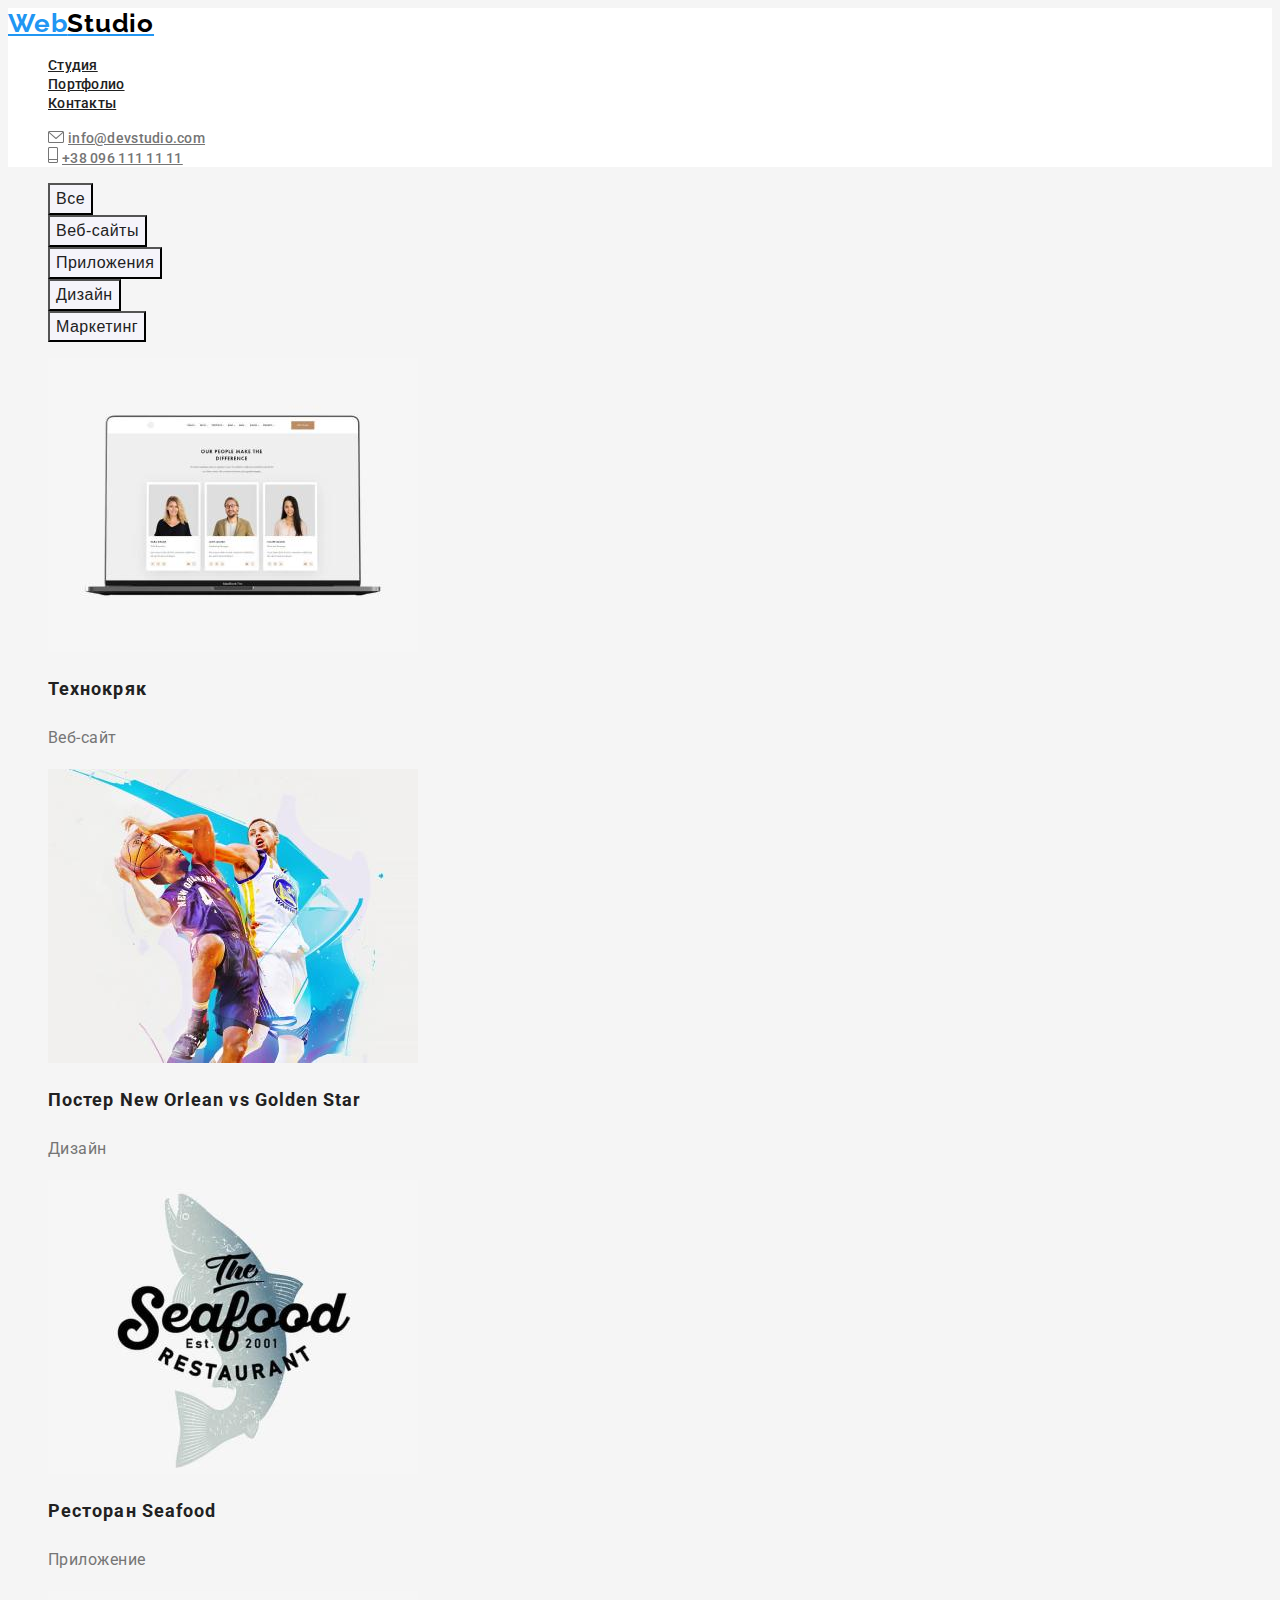
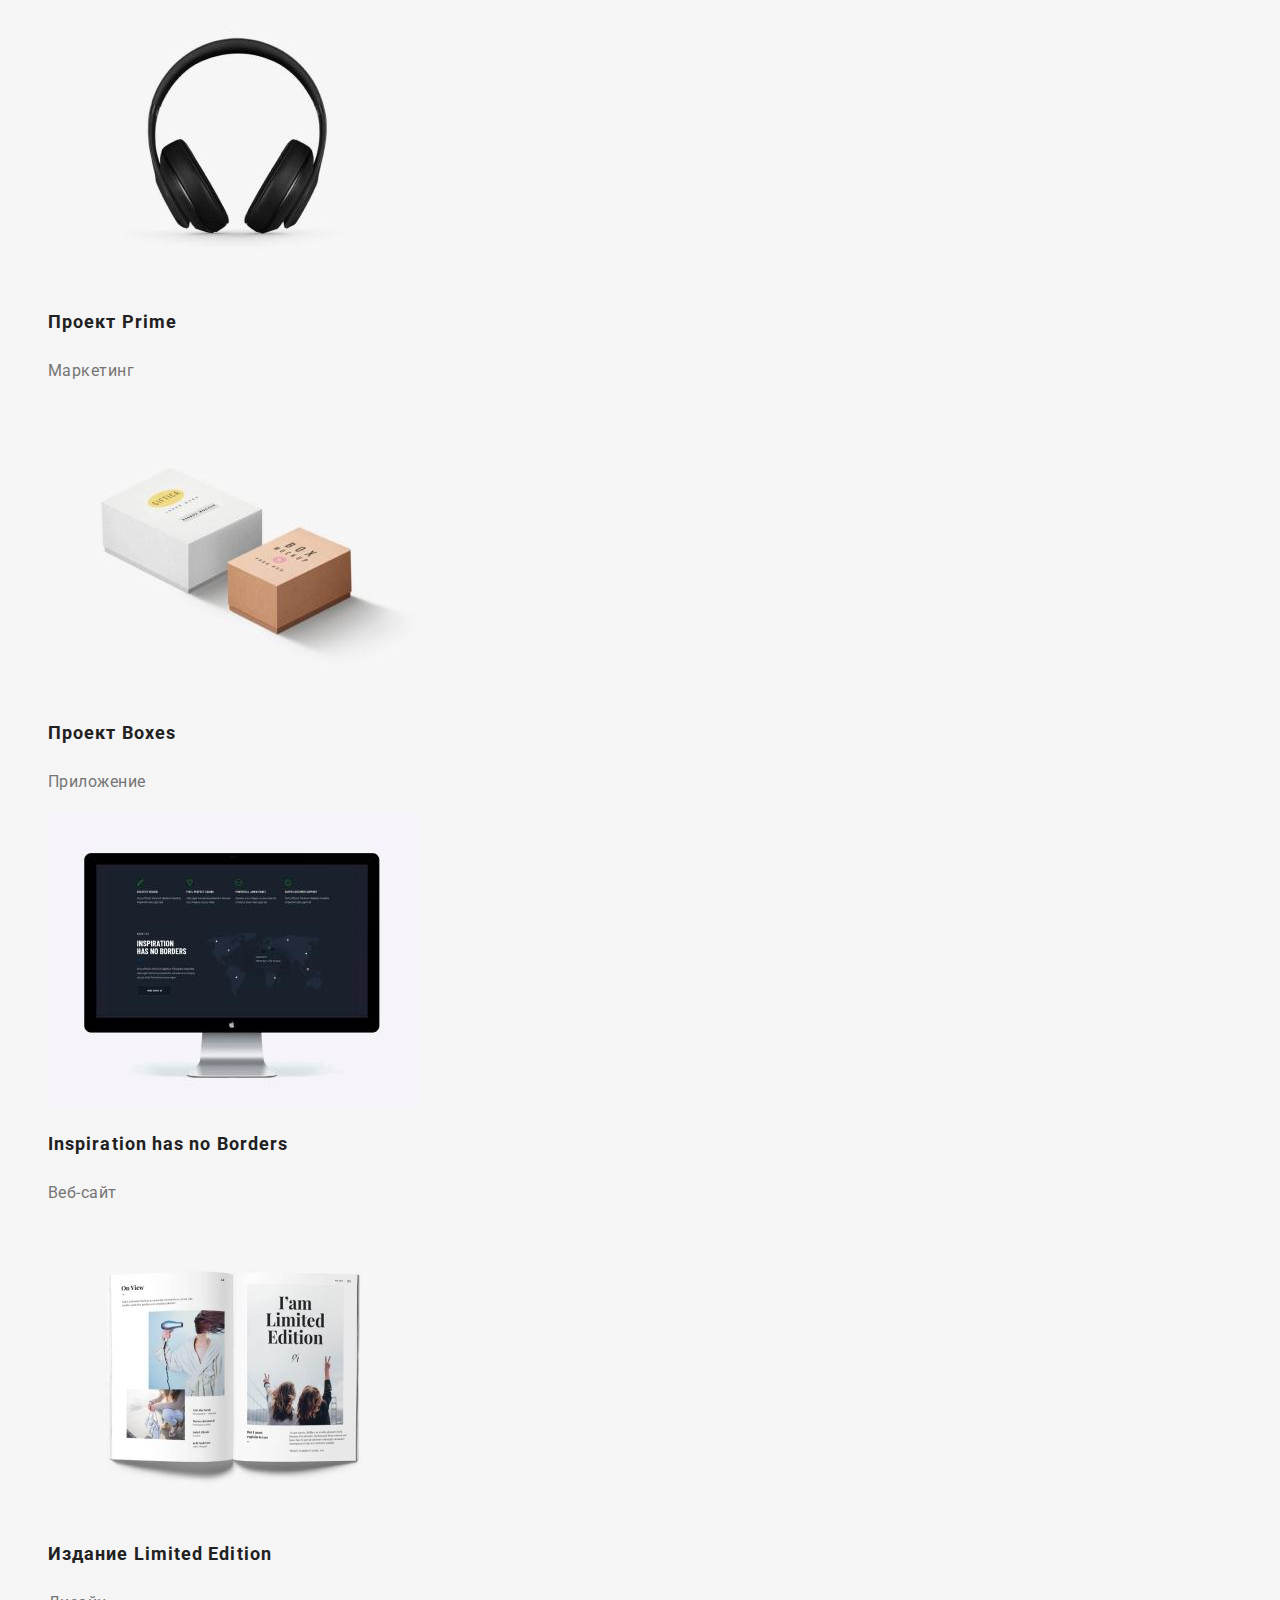
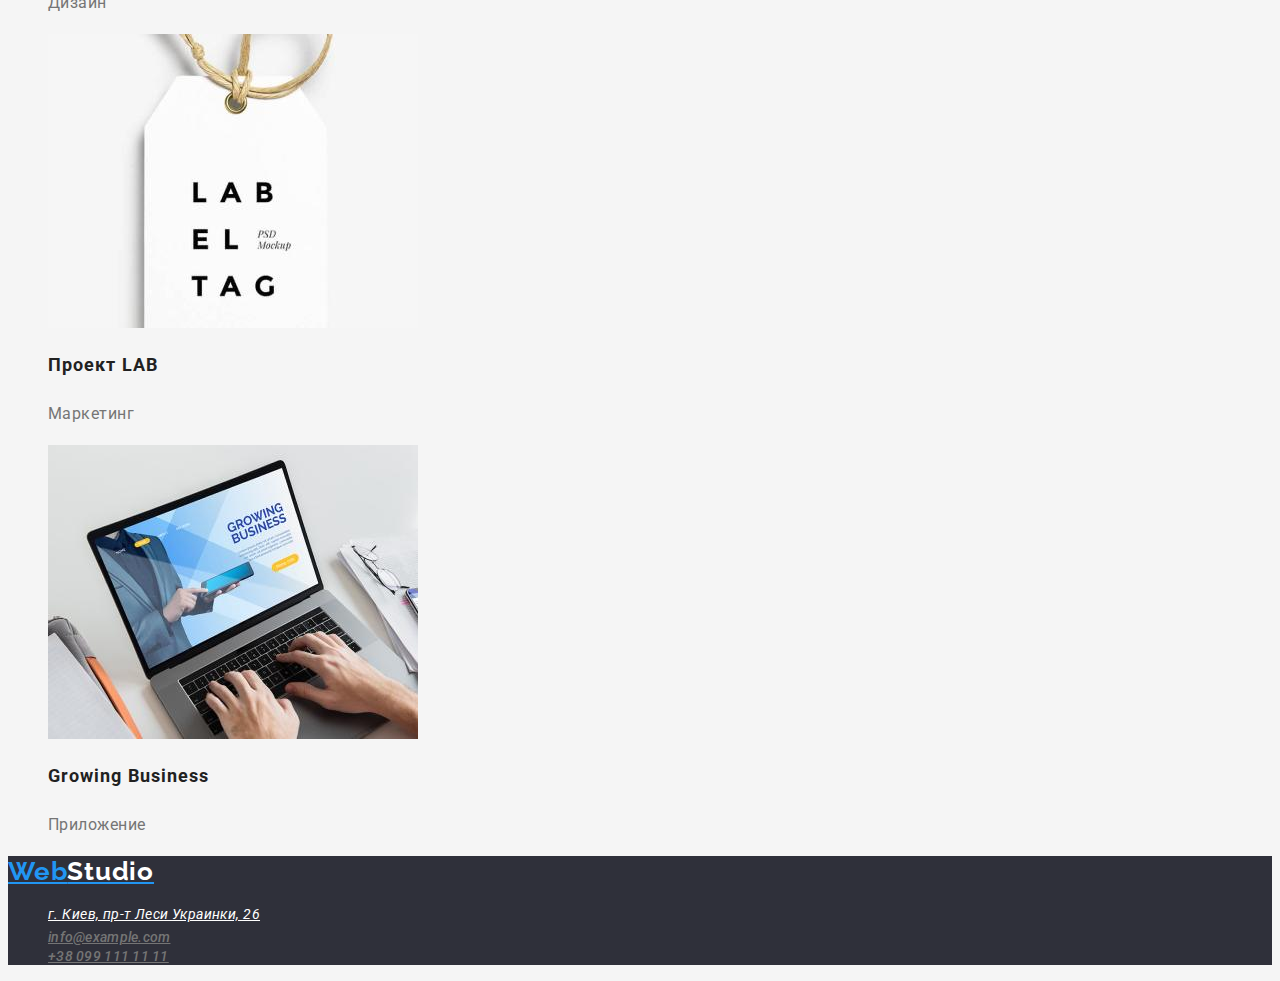
==== portfolio.html @ e2f9dbf0 "creation of the second layout, design in css" ====
<!DOCTYPE html>
<html lang="ru">
  <head>
    <meta charset="UTF-8" />
    <meta http-equiv="X-UA-Compatible" content="IE=edge" />
    <meta name="viewport" content="width=device-width, initial-scale=1.0" />
    <title>businesportfoio</title>
    <link rel="stylesheet" href="./css/styles.css" />
    <link rel="preconnect" href="https://fonts.googleapis.com" />
    <link rel="preconnect" href="https://fonts.gstatic.com" crossorigin />
    <link
      href="https://fonts.googleapis.com/css2?family=Raleway&family=Roboto:wght@400;500;700;900&display=swap"
      rel="stylesheet"
    />
  </head>
  <body>
    <header class="header">
      <nav>
        <a class="header-link" lang="en" href="/"
          >Web<span class="header-logo">Studio</span></a
        >
        <ul class="site-nav list">
          <li>
            <a
              href="https://valerianikitiuk.github.io/goit-markup-hw-01/"
              class="header-top"
              >Студия</a
            >
          </li>
          <li><a href="" class="header-top">Портфолио</a></li>
          <li><a href="" class="header-top">Контакты</a></li>
        </ul>
      </nav>
      <ul class="auth-nav list">
        <li>
          <img src="./img/vector.svg" alt="электронная почта" width="16" />
          <a href="mailto:info@devstudio.com" class="header-mail"
            >info@devstudio.com</a
          >
        </li>
        <li>
          <img src="./img/vector2.svg" alt="позвонить" width="10" />
          <a href="tel:+380961111111" class="header-tel">+38 096 111 11 11</a>
        </li>
      </ul>
    </header>
    <main>
      <section class="navigator">
        <h1 hidden>фильтр портфолио</h1>
        <ul class="navigator-btn list">
          <li><button class="navigator-btn-item" type="button">Все</button></li>
          <li>
            <button class="navigator-btn-item" type="button">Веб-сайты</button>
          </li>
          <li>
            <button class="navigator-btn-item" type="button">Приложения</button>
          </li>
          <li>
            <button class="navigator-btn-item" type="button">Дизайн</button>
          </li>
          <li>
            <button class="navigator-btn-item" type="button">Маркетинг</button>
          </li>
        </ul>

        <ul class="img list">
          <li>
            <a class="img-touch" href="">
              <img src="./img/img11.jpg" alt="технокряк" width="370"
            /></a>
            <h2 class="img-name">Технокряк</h2>
            <p class="img-info">Веб-сайт</p>
          </li>
          <li>
            <a href="">
              <img src="./img/img12.jpg" alt="постер" width="370"
            /></a>
            <h2 class="img-name">Постер New Orlean vs Golden Star</h2>
            <p class="img-info">Дизайн</p>
          </li>
          <li>
            <a href=""> <img src="./img/img13.jpg" alt="еда" width="370" /></a>
            <h2 class="img-name">Ресторан Seafood</h2>
            <p class="img-info">Приложение</p>
          </li>
          <li>
            <a href="">
              <img src="./img/img14.jpg" alt="продажи" width="370"
            /></a>
            <h2 class="img-name">Проект Prime</h2>
            <p class="img-info">Маркетинг</p>
          </li>
          <li>
            <a href="">
              <img src="./img/img15.jpg" alt="коробки" width="370"
            /></a>
            <h2 class="img-name">Проект Boxes</h2>
            <p class="img-info">Приложение</p>
          </li>
          <li>
            <a href=""> <img src="./img/img16.jpg" alt="сайт" width="370" /></a>
            <h2 class="img-name">Inspiration has no Borders</h2>
            <p class="img-info">Веб-сайт</p>
          </li>
          <li>
            <a href="">
              <img src="./img/img17.jpg" alt="веб-сайт" width="370"
            /></a>
            <h2 class="img-name">Издание Limited Edition</h2>
            <p class="img-info">Дизайн</p>
          </li>
          <li>
            <a href="">
              <img src="./img/img18.jpg" alt="проект" width="370"
            /></a>
            <h2 class="img-name">Проект LAB</h2>
            <p class="img-info">Маркетинг</p>
          </li>
          <li>
            <a href="">
              <img src="./img/img19.jpg" alt="приложение" width="370"
            /></a>
            <h2 class="img-name">Growing Business</h2>
            <p class="img-info">Приложение</p>
          </li>
        </ul>
      </section>
    </main>
    <footer class="footer">
      <h2 hidden>контакты></h2>
      <a class="footer-link" lang="en" href="/"
        >Web<span class="footer-logo">Studio</span></a
      >
      <address>
        <ul class="footer list">
          <li>
            <a
              href="https://goo.gl/maps/D87n63VuUWHVmuED6"
              class="footer-geo"
              target="_blank"
              rel="noopener noreferrer nofollow"
              >г. Киев, пр-т Леси Украинки, 26</a
            >
          </li>
          <li>
            <a href="mailto:info@example.com" class="header-mail"
              >info@example.com</a
            >
          </li>
          <li>
            <a href="tel:+380991111111" class="header-tel">+38 099 111 11 11</a>
          </li>
        </ul>
      </address>
    </footer>
  </body>
</html>
---- css/styles.css ----
:root {
  --primary-text-color: #212121;
   --accent-text-color: #2196F3;
   --secondary-accent-color: #757575;
   --secondary-text-color: #FFFFFF;
}
/* основной цвет текста  #212121 */
/* вторичный цвет текста : #212121; */
/* белый color: #FFFFFF  */
/* акцент  #2196F3; */
/* цвет фона 1  #FFFFFF; */
/* цвет фона 2  #2F303A */
/* цвет фона 3 #E5E5E5 */
/*  цвет фона 4 #F5F4FA */
/* цвет фона 5 #2F303A */
body {
   font-family: 'Roboto', sans-serif;
    background-color: #F5F5F5;
    color: var(--primary-text-color);
    }
    /*_________________________HEADER__________*/
 
 .header {
    background-color: var(--secondary-text-color);
 }
    .header-link {
          font-family: 'Raleway', sans-serif;
          font-style: normal;
          font-weight: 700;
          font-size: 26px;
          line-height: 1.19;
           letter-spacing: 0.03em;
          color: var(--accent-text-color);
        }
    
.header-logo {
     color: #000000;
    cursor: pointer;
        }

.list {
    list-style: none;
}
/* Стилизация навигации */
.header-top:hover,
.header-top:focus {
    color: var(--accent-text-color);
}

.header-mail:hover,
.header-mail:focus {
color: var(--accent-text-color);
}

.header-tel:hover,
.header-tel:focus {
    color: var(--accent-text-color);
}
.header-top {
   cursor: pointer;
    font-weight: 500;
    font-size: 14px;
    line-height: 1.14;
    letter-spacing: 0.02em;
color: var(--primary-text-color);
}

.header-mail,
.header-tel {
    cursor: pointer;
    font-weight: 500;
    font-size: 14px;
    line-height: 1.14;
    letter-spacing: 0.02em;
color: var(--secondary-accent-color);
}

/*_________________________MAIN____________*/

.hero {
    background-color: #2F303A;
}
.person {
 background-color: rgba(245, 244, 250, 1);
}

.hero-title {
    font-weight: 900;
    font-size: 44px;
    line-height: 1.36;
    letter-spacing: 0.06em;
    text-transform: uppercase;
    color: var(--secondary-text-color);
}


.hero-btn {
    cursor: pointer;
    font-weight: 700;
        font-size: 16px;
        line-height: 1.87;
    letter-spacing: 0.06em;
    background-color: var(--accent-text-color);
    color: var(--secondary-text-color);
    }
    
       
 .hero-btn:hover,
 .hero-btn:focus {
  background-color:var(--accent-text-color);
  color: var(--secondary-text-color);
        }
   .hero-content {
  font-weight: 700;
    font-size: 14px;
    line-height: 1.14;
    letter-spacing: 0.03em;
    color: var(--primary-text-color);
   }
   .text-paragraph {
    font-weight: 400;
    font-size: 14px;
    line-height: 1.71;
    letter-spacing: 0.03em;
  color: var(--secondary-accent-color);
   }
   .picture-title , .person {
    font-weight: 700;
        font-size: 36px;
        line-height: 1.16;
        letter-spacing: 0.03em;
        color: var(--primary-text-color);
   }
  
   .person-name {
       font-weight: 500;
       font-size: 16px;
       line-height: 1.18;
       letter-spacing: 0.03em;
    color: var(--primary-text-color);
   }
   .person-info {
    font-weight: 400;
        font-size: 16px;
        line-height: 1.18;
        letter-spacing: 0.03em;
     color: var(--secondary-accent-color);
   }
   /*_____________________________________FOOTER___________*/
   .footer-geo {
    cursor: pointer;
  font-weight: 400;
    font-size: 14px;
    line-height: 1.71;
    letter-spacing: 0.03em;
    color: var(--secondary-text-color);
    }
   
 
   .footer-geo:hover,
   .footer-geo:focus{
  color: var(--accent-text-color);
 }
   .footer {
    background-color: #2F303A;
   }

   .footer-link {
    cursor: pointer;
       font-family: 'Raleway', sans-serif;
       font-style: normal;
       font-weight: 700;
       font-size: 26px;
       line-height: 1.19;
       letter-spacing: 0.03em;
       color: var(--accent-text-color);
   }

   .footer-logo {
       color: var(--secondary-text-color);
   }
   /*_______________________PORTFOLIO MAIN_________*/
 
   .navigator-btn-item {
      cursor: pointer;
    font-weight: 500;
    font-size: 16px;
    line-height: 1.62;
  letter-spacing: 0.03em;
   background-color: #F5F4FA;
    color: #212121;
  }

  .navigator-btn-item:hover,
  .navigator-btn-item:focus
   {
    background-color: var(--accent-text-color);
      color: var(--secondary-text-color);
    }



.img-touch:hover,
 .img-touch:focus
 {  
    color: var(--secondary-text-color);
}

.img-name {
font-weight: 700;
font-size: 18px;
 line-height: 2;
letter-spacing: 0.06em;
color: var(--primary-text-color);
}

.img-info {
font-size: 16px;
line-height: 1.87;
letter-spacing: 0.03em;
    color: #757575;
}
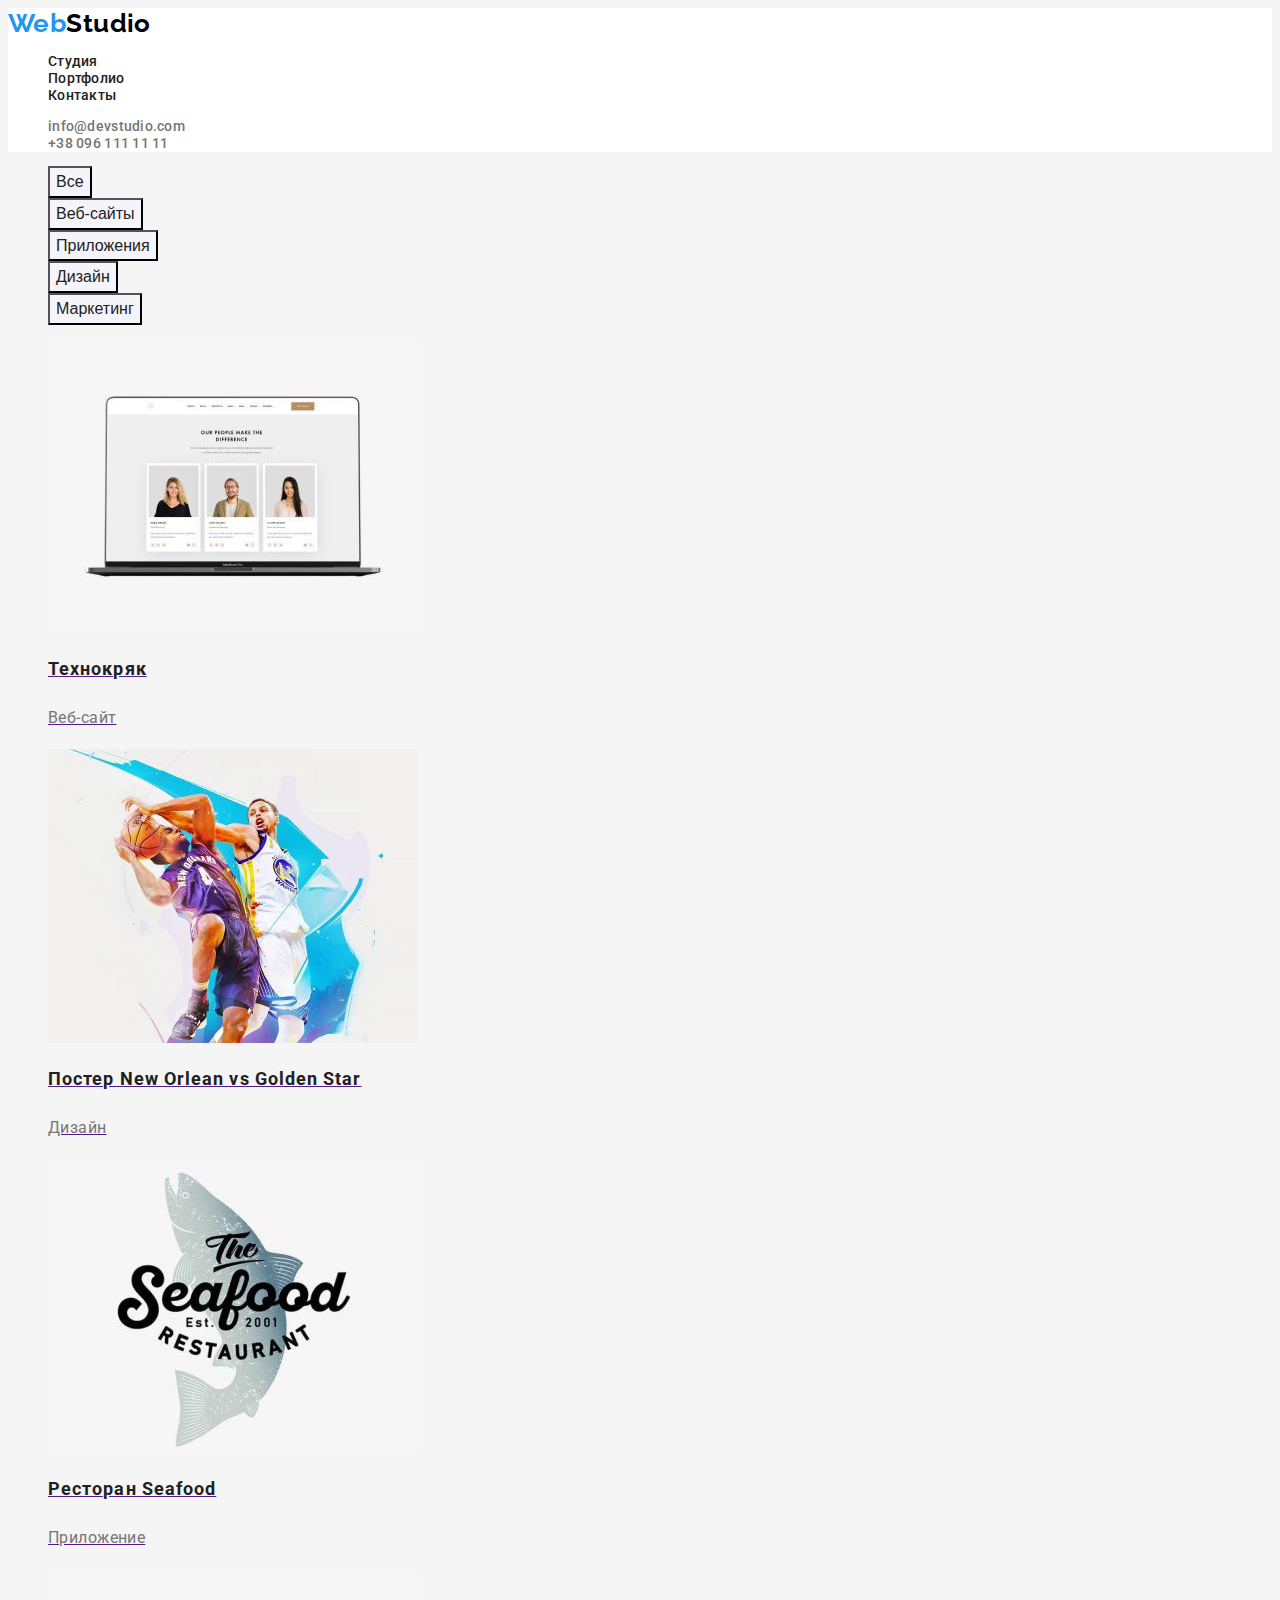
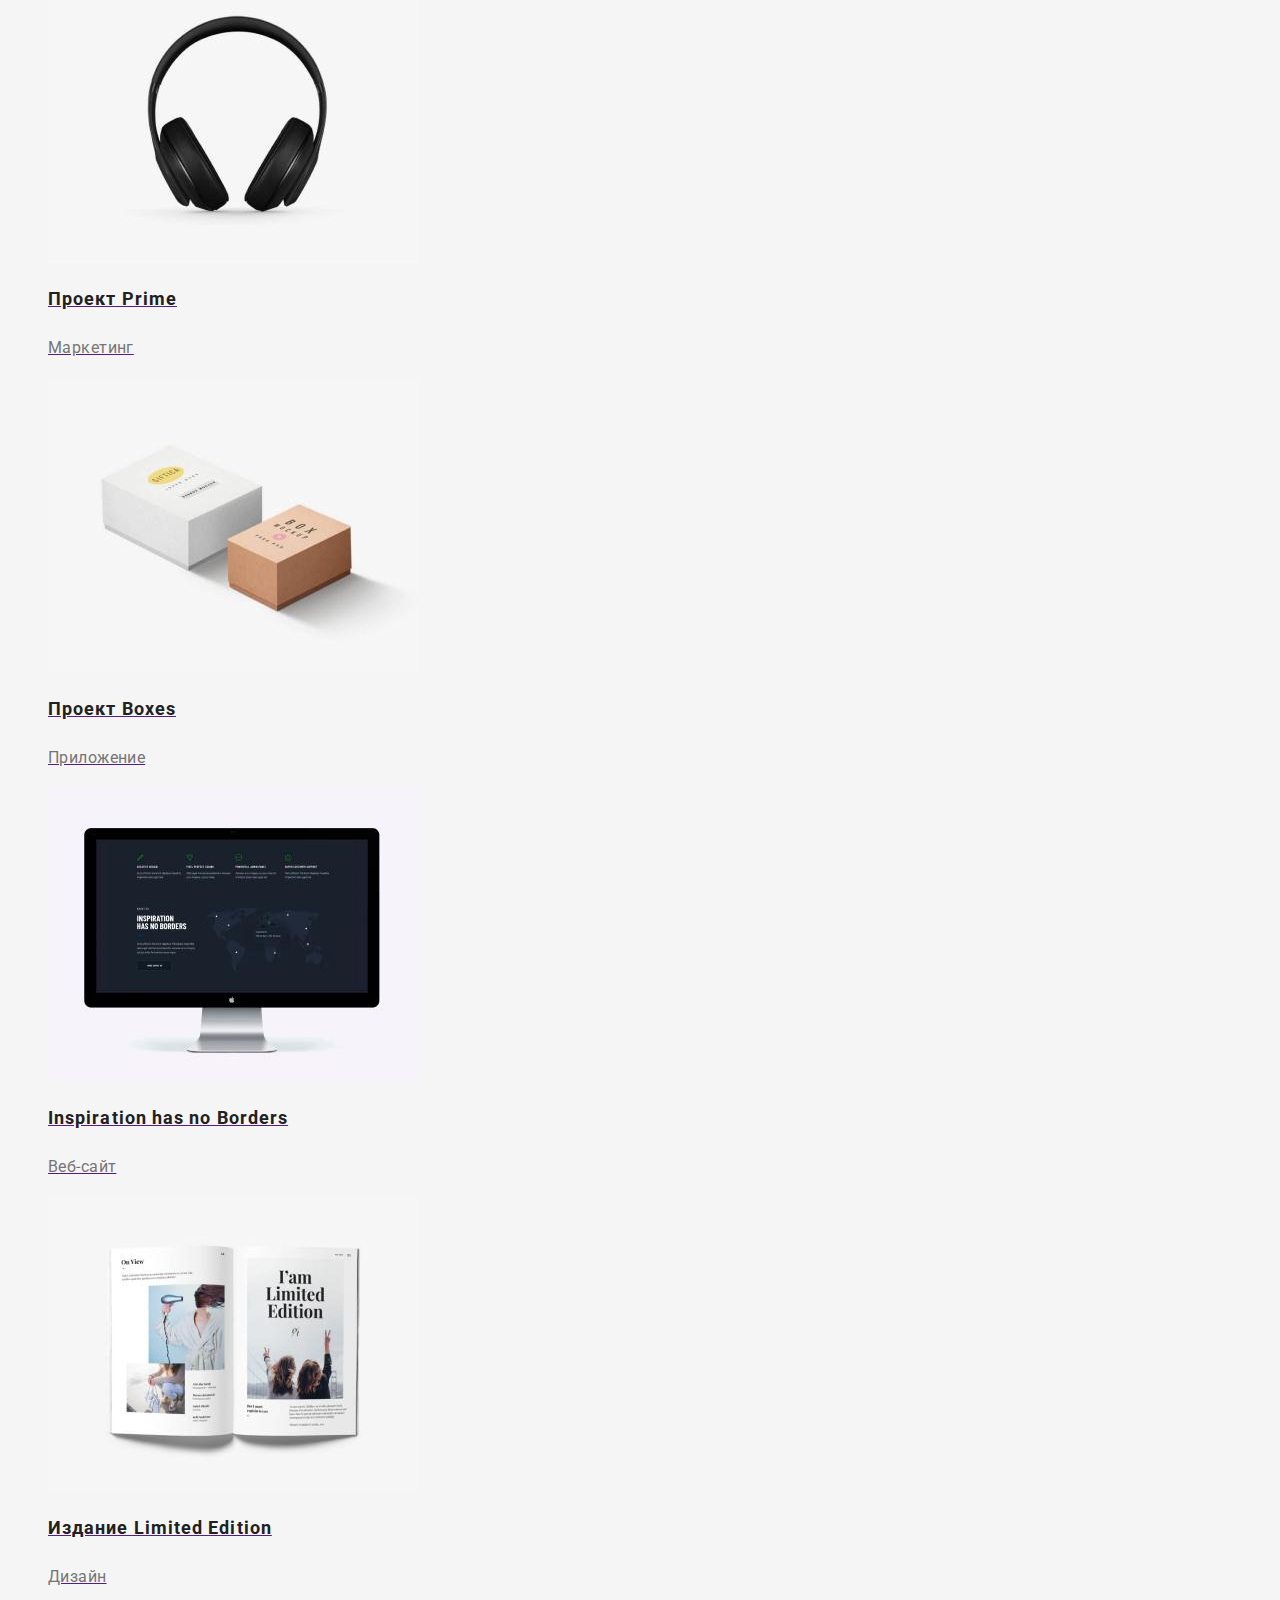
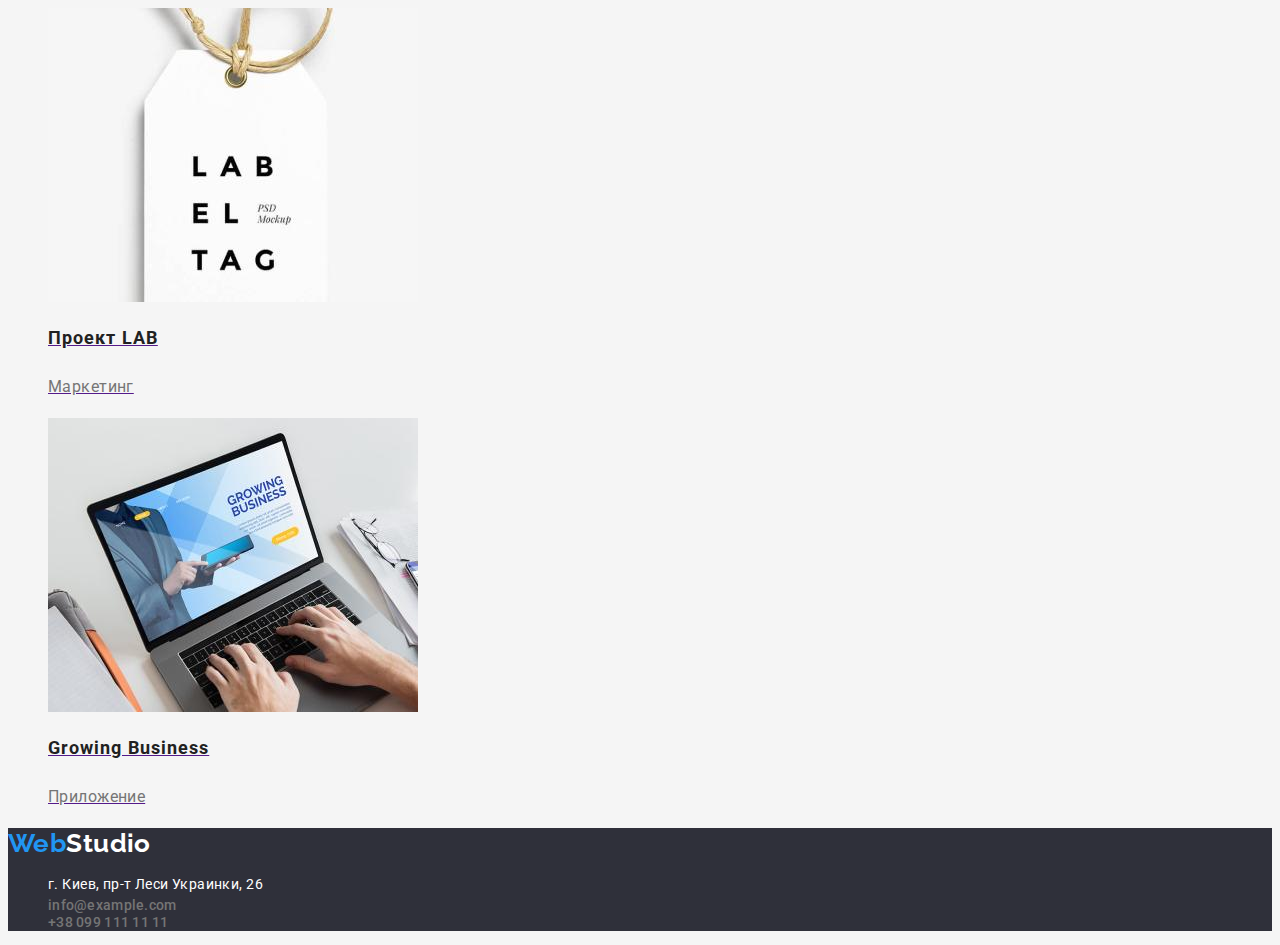
==== commit 82187860: "fixed errors" ====
--- a/portfolio.html
+++ b/portfolio.html
@@ -9,37 +9,33 @@
     <link rel="preconnect" href="https://fonts.googleapis.com" />
     <link rel="preconnect" href="https://fonts.gstatic.com" crossorigin />
     <link
-      href="https://fonts.googleapis.com/css2?family=Raleway&family=Roboto:wght@400;500;700;900&display=swap"
+      href="https://fonts.googleapis.com/css2?family=Raleway:wght@700&family=Roboto:wght@400;500;700;900&display=swap"
       rel="stylesheet"
     />
   </head>
   <body>
     <header class="header">
       <nav>
-        <a class="header-link" lang="en" href="/"
+        <a class="header-link" lang="en" href="./index.html"
           >Web<span class="header-logo">Studio</span></a
         >
         <ul class="site-nav list">
           <li>
-            <a
-              href="https://valerianikitiuk.github.io/goit-markup-hw-01/"
-              class="header-top"
-              >Студия</a
-            >
+            <a href="./index.html" class="header-link-nav">Студия</a>
           </li>
-          <li><a href="" class="header-top">Портфолио</a></li>
-          <li><a href="" class="header-top">Контакты</a></li>
+          <li>
+            <a href="./portfolio.html" class="header-link-nav">Портфолио</a>
+          </li>
+          <li><a href="" class="header-link-nav">Контакты</a></li>
         </ul>
       </nav>
       <ul class="auth-nav list">
         <li>
-          <img src="./img/vector.svg" alt="электронная почта" width="16" />
           <a href="mailto:info@devstudio.com" class="header-mail"
             >info@devstudio.com</a
           >
         </li>
         <li>
-          <img src="./img/vector2.svg" alt="позвонить" width="10" />
           <a href="tel:+380961111111" class="header-tel">+38 096 111 11 11</a>
         </li>
       </ul>
@@ -66,69 +62,73 @@
         <ul class="img list">
           <li>
             <a class="img-touch" href="">
-              <img src="./img/img11.jpg" alt="технокряк" width="370"
-            /></a>
-            <h2 class="img-name">Технокряк</h2>
-            <p class="img-info">Веб-сайт</p>
+              <img src="./img/img11.jpg" alt="технокряк" width="370" />
+              <h2 class="img-name">Технокряк</h2>
+              <p class="img-info">Веб-сайт</p>
+            </a>
           </li>
           <li>
             <a href="">
-              <img src="./img/img12.jpg" alt="постер" width="370"
-            /></a>
-            <h2 class="img-name">Постер New Orlean vs Golden Star</h2>
-            <p class="img-info">Дизайн</p>
-          </li>
-          <li>
-            <a href=""> <img src="./img/img13.jpg" alt="еда" width="370" /></a>
-            <h2 class="img-name">Ресторан Seafood</h2>
-            <p class="img-info">Приложение</p>
+              <img src="./img/img12.jpg" alt="постер" width="370" />
+              <h2 class="img-name">Постер New Orlean vs Golden Star</h2>
+              <p class="img-info">Дизайн</p>
+            </a>
           </li>
           <li>
             <a href="">
-              <img src="./img/img14.jpg" alt="продажи" width="370"
-            /></a>
-            <h2 class="img-name">Проект Prime</h2>
-            <p class="img-info">Маркетинг</p>
+              <img src="./img/img13.jpg" alt="еда" width="370" />
+              <h2 class="img-name">Ресторан Seafood</h2>
+              <p class="img-info">Приложение</p>
+            </a>
           </li>
           <li>
             <a href="">
-              <img src="./img/img15.jpg" alt="коробки" width="370"
-            /></a>
-            <h2 class="img-name">Проект Boxes</h2>
-            <p class="img-info">Приложение</p>
-          </li>
-          <li>
-            <a href=""> <img src="./img/img16.jpg" alt="сайт" width="370" /></a>
-            <h2 class="img-name">Inspiration has no Borders</h2>
-            <p class="img-info">Веб-сайт</p>
+              <img src="./img/img14.jpg" alt="продажи" width="370" />
+              <h2 class="img-name">Проект Prime</h2>
+              <p class="img-info">Маркетинг</p>
+            </a>
           </li>
           <li>
             <a href="">
-              <img src="./img/img17.jpg" alt="веб-сайт" width="370"
-            /></a>
-            <h2 class="img-name">Издание Limited Edition</h2>
-            <p class="img-info">Дизайн</p>
+              <img src="./img/img15.jpg" alt="коробки" width="370" />
+              <h2 class="img-name">Проект Boxes</h2>
+              <p class="img-info">Приложение</p>
+            </a>
           </li>
           <li>
             <a href="">
-              <img src="./img/img18.jpg" alt="проект" width="370"
-            /></a>
-            <h2 class="img-name">Проект LAB</h2>
-            <p class="img-info">Маркетинг</p>
+              <img src="./img/img16.jpg" alt="сайт" width="370" />
+              <h2 class="img-name">Inspiration has no Borders</h2>
+              <p class="img-info">Веб-сайт</p>
+            </a>
           </li>
           <li>
             <a href="">
-              <img src="./img/img19.jpg" alt="приложение" width="370"
-            /></a>
-            <h2 class="img-name">Growing Business</h2>
-            <p class="img-info">Приложение</p>
+              <img src="./img/img17.jpg" alt="веб-сайт" width="370" />
+              <h2 class="img-name">Издание Limited Edition</h2>
+              <p class="img-info">Дизайн</p>
+            </a>
+          </li>
+          <li>
+            <a href="">
+              <img src="./img/img18.jpg" alt="проект" width="370" />
+              <h2 class="img-name">Проект LAB</h2>
+              <p class="img-info">Маркетинг</p>
+            </a>
+          </li>
+          <li>
+            <a href="">
+              <img src="./img/img19.jpg" alt="приложение" width="370" />
+              <h2 class="img-name">Growing Business</h2>
+              <p class="img-info">Приложение</p>
+            </a>
           </li>
         </ul>
       </section>
     </main>
     <footer class="footer">
       <h2 hidden>контакты></h2>
-      <a class="footer-link" lang="en" href="/"
+      <a class="footer-link" lang="en" href="./index.html"
         >Web<span class="footer-logo">Studio</span></a
       >
       <address>
--- a/css/styles.css
+++ b/css/styles.css
@@ -15,24 +15,35 @@
 /* цвет фона 5 #2F303A */
 body {
    font-family: 'Roboto', sans-serif;
-    background-color: #F5F5F5;
+    font-size: 14px;
+    letter-spacing: 0.03em;
+   background-color: #F5F5F5;
     color: var(--primary-text-color);
     }
     /*_________________________HEADER__________*/
  
+ 
+
+ .current  {
+    color: var(--accent-text-color);
+ }
  .header {
     background-color: var(--secondary-text-color);
- }
+
+    color: var(--accent-text-color);
+}
     .header-link {
           font-family: 'Raleway', sans-serif;
           font-style: normal;
           font-weight: 700;
           font-size: 26px;
           line-height: 1.19;
-           letter-spacing: 0.03em;
+          text-decoration: none;
           color: var(--accent-text-color);
         }
-    
+        .current {
+            color: var(--accent-text-color);
+        }
 .header-logo {
      color: #000000;
     cursor: pointer;
@@ -42,10 +53,13 @@
     list-style: none;
 }
 /* Стилизация навигации */
-.header-top:hover,
-.header-top:focus {
-    color: var(--accent-text-color);
-}
+.header-link-nav:hover,
+.header-link-nav:focus
+{
+    color: var(--accent-text-color);
+}
+
+
 
 .header-mail:hover,
 .header-mail:focus {
@@ -56,22 +70,28 @@
 .header-tel:focus {
     color: var(--accent-text-color);
 }
-.header-top {
+
+.person-discription {
+font-size: 36px;
+    line-height: 1.16;
+    color: var(--primary-text-color);
+}
+.header-link-nav  {
    cursor: pointer;
     font-weight: 500;
-    font-size: 14px;
     line-height: 1.14;
     letter-spacing: 0.02em;
 color: var(--primary-text-color);
+text-decoration: none;
 }
 
 .header-mail,
 .header-tel {
     cursor: pointer;
     font-weight: 500;
-    font-size: 14px;
     line-height: 1.14;
     letter-spacing: 0.02em;
+   text-decoration: none;
 color: var(--secondary-accent-color);
 }
 
@@ -110,25 +130,21 @@
   background-color:var(--accent-text-color);
   color: var(--secondary-text-color);
         }
-   .hero-content {
+   
+        .hero-content {
   font-weight: 700;
-    font-size: 14px;
     line-height: 1.14;
-    letter-spacing: 0.03em;
+    text-transform: uppercase;
     color: var(--primary-text-color);
    }
    .text-paragraph {
-    font-weight: 400;
-    font-size: 14px;
     line-height: 1.71;
-    letter-spacing: 0.03em;
   color: var(--secondary-accent-color);
    }
    .picture-title , .person {
     font-weight: 700;
         font-size: 36px;
         line-height: 1.16;
-        letter-spacing: 0.03em;
         color: var(--primary-text-color);
    }
   
@@ -136,23 +152,26 @@
        font-weight: 500;
        font-size: 16px;
        line-height: 1.18;
-       letter-spacing: 0.03em;
     color: var(--primary-text-color);
    }
    .person-info {
-    font-weight: 400;
         font-size: 16px;
         line-height: 1.18;
-        letter-spacing: 0.03em;
+        
      color: var(--secondary-accent-color);
    }
    /*_____________________________________FOOTER___________*/
+   
+   .footer-item {
+    font-style: normal;
+    text-decoration: none;
+   }
+   
    .footer-geo {
     cursor: pointer;
   font-weight: 400;
-    font-size: 14px;
     line-height: 1.71;
-    letter-spacing: 0.03em;
+    text-decoration: none;
     color: var(--secondary-text-color);
     }
    
@@ -162,7 +181,9 @@
   color: var(--accent-text-color);
  }
    .footer {
+   font-style: normal;
     background-color: #2F303A;
+  
    }
 
    .footer-link {
@@ -172,7 +193,7 @@
        font-weight: 700;
        font-size: 26px;
        line-height: 1.19;
-       letter-spacing: 0.03em;
+       text-decoration: none;
        color: var(--accent-text-color);
    }
 
@@ -186,7 +207,6 @@
     font-weight: 500;
     font-size: 16px;
     line-height: 1.62;
-  letter-spacing: 0.03em;
    background-color: #F5F4FA;
     color: #212121;
   }
@@ -217,6 +237,5 @@
 .img-info {
 font-size: 16px;
 line-height: 1.87;
-letter-spacing: 0.03em;
     color: #757575;
 }
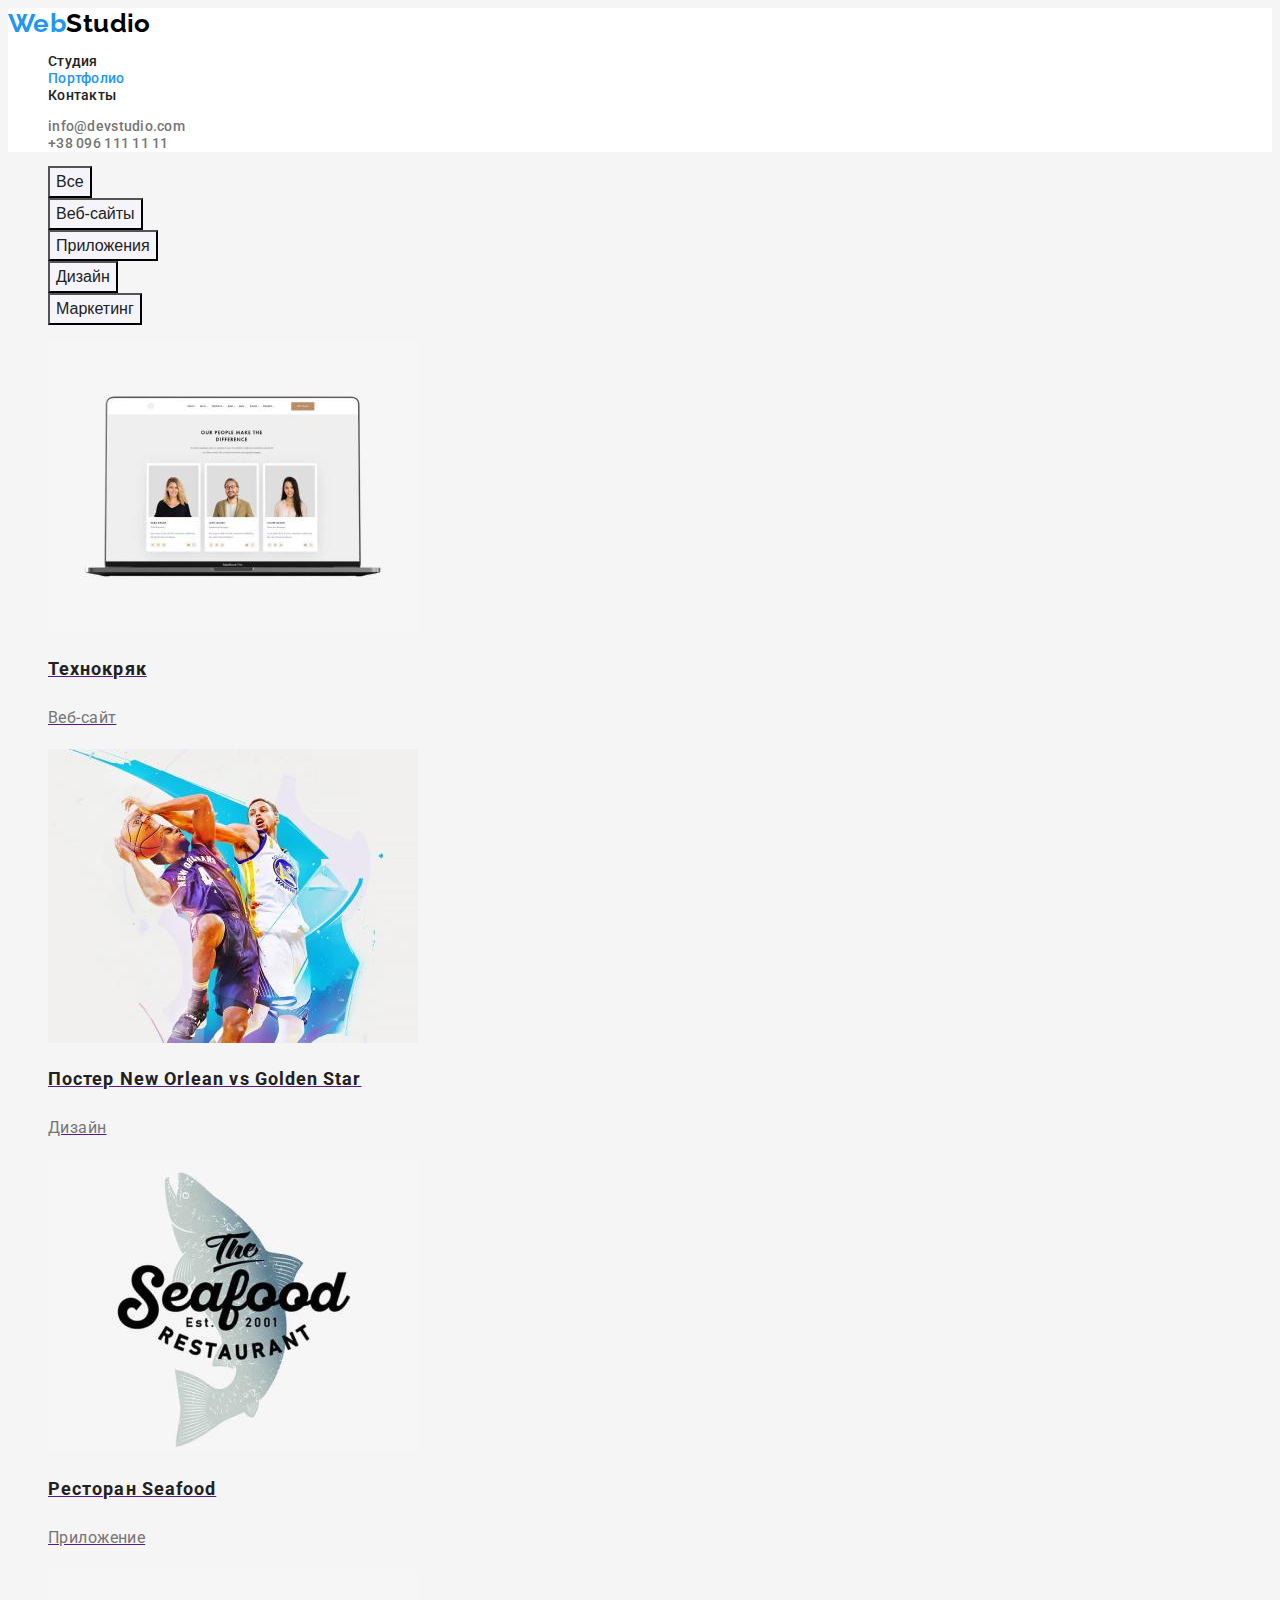
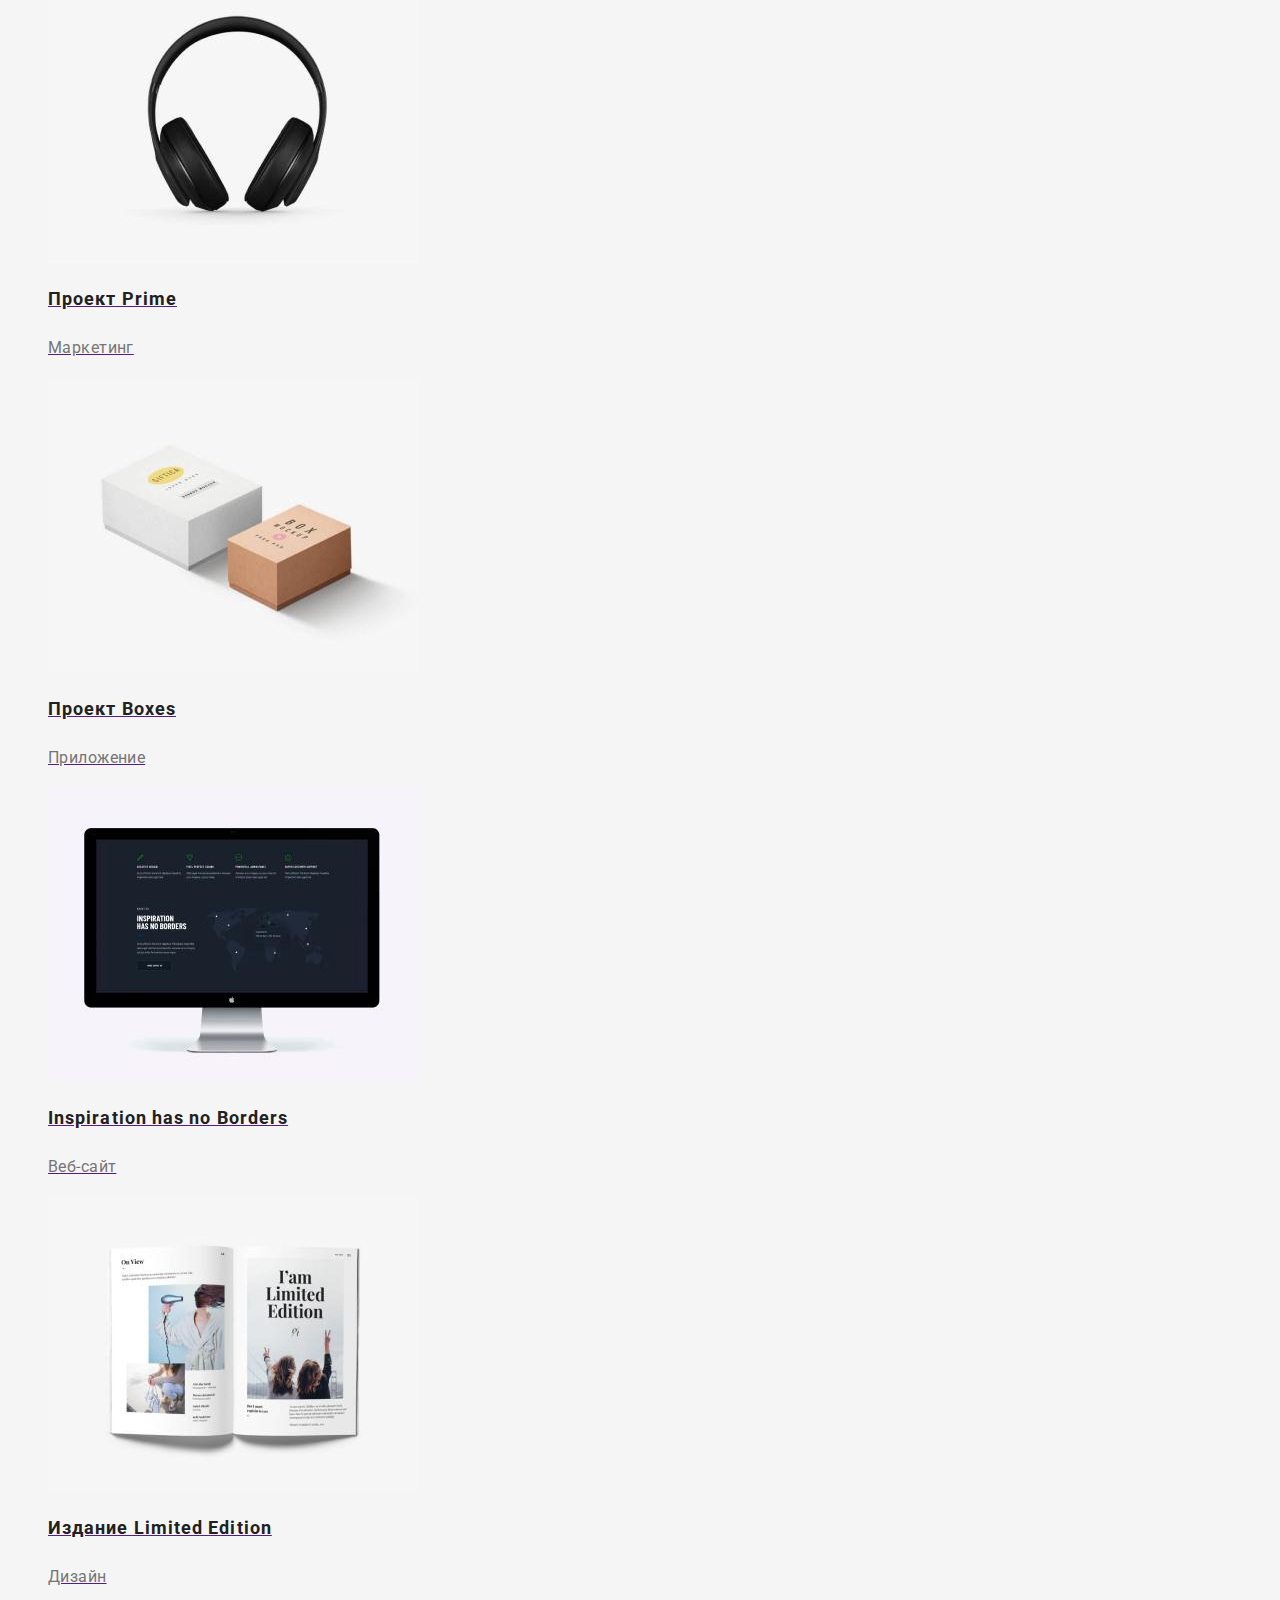
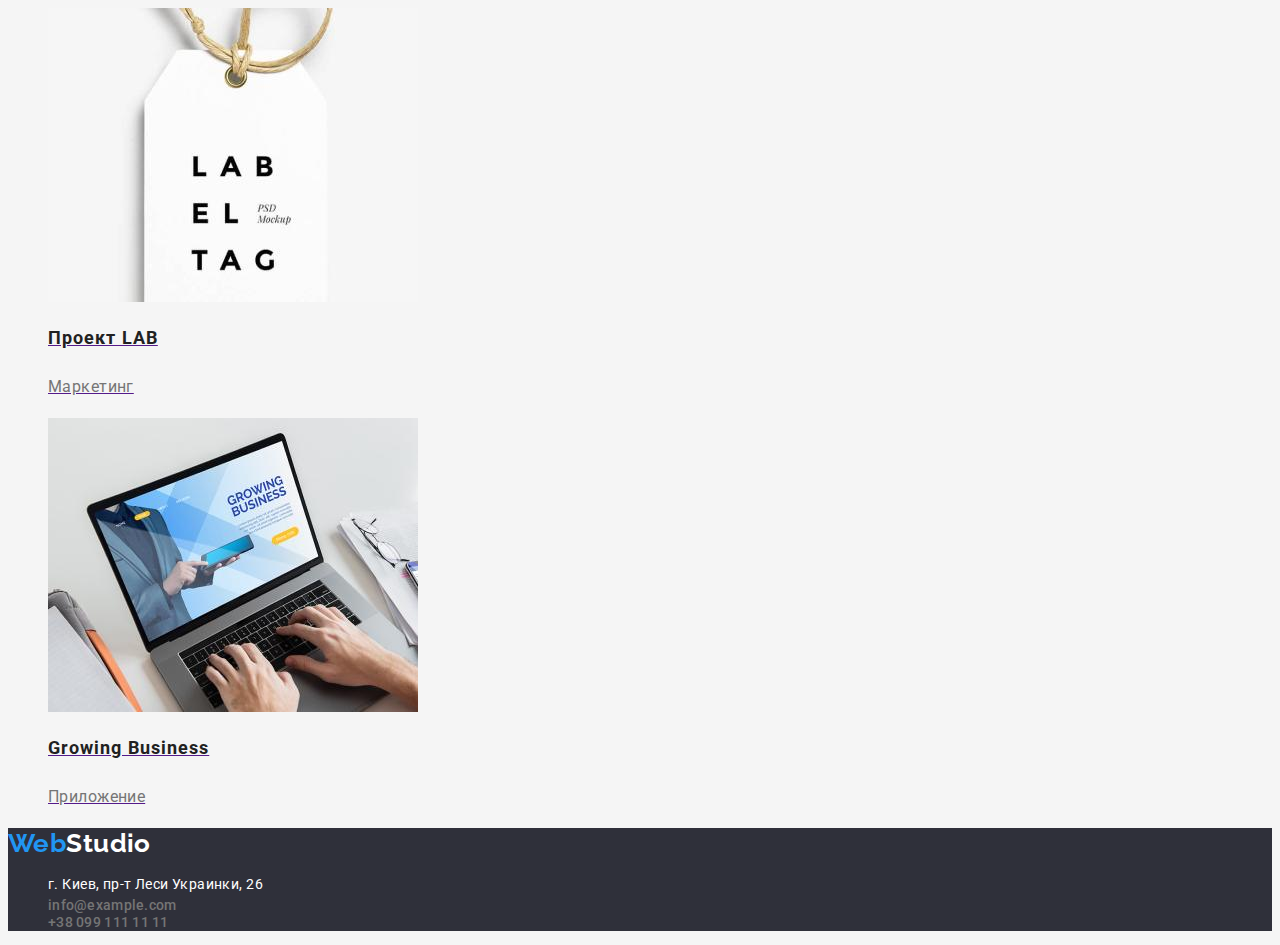
==== commit 7d6d959a: "додала підсвітку в панель навігації" ====
--- a/portfolio.html
+++ b/portfolio.html
@@ -19,14 +19,14 @@
         <a class="header-link" lang="en" href="./index.html"
           >Web<span class="header-logo">Studio</span></a
         >
-        <ul class="site-nav list">
+        <ul class="current-nav list">
           <li>
-            <a href="./index.html" class="header-link-nav">Студия</a>
+            <a href="./index.html" class="current-nav-item">Студия</a>
           </li>
           <li>
-            <a href="./portfolio.html" class="header-link-nav">Портфолио</a>
+            <a href="./portfolio.html" class="current-nav-link">Портфолио</a>
           </li>
-          <li><a href="" class="header-link-nav">Контакты</a></li>
+          <li><a href="" class="current-nav-item">Контакты</a></li>
         </ul>
       </nav>
       <ul class="auth-nav list">
--- a/css/styles.css
+++ b/css/styles.css
@@ -76,7 +76,8 @@
     line-height: 1.16;
     color: var(--primary-text-color);
 }
-.header-link-nav  {
+.current-nav-item ,
+.current-nav-link  {
    cursor: pointer;
     font-weight: 500;
     line-height: 1.14;
@@ -94,6 +95,10 @@
    text-decoration: none;
 color: var(--secondary-accent-color);
 }
+.current-nav-link {
+ color: var(--accent-text-color);
+}
+
 
 /*_________________________MAIN____________*/
 
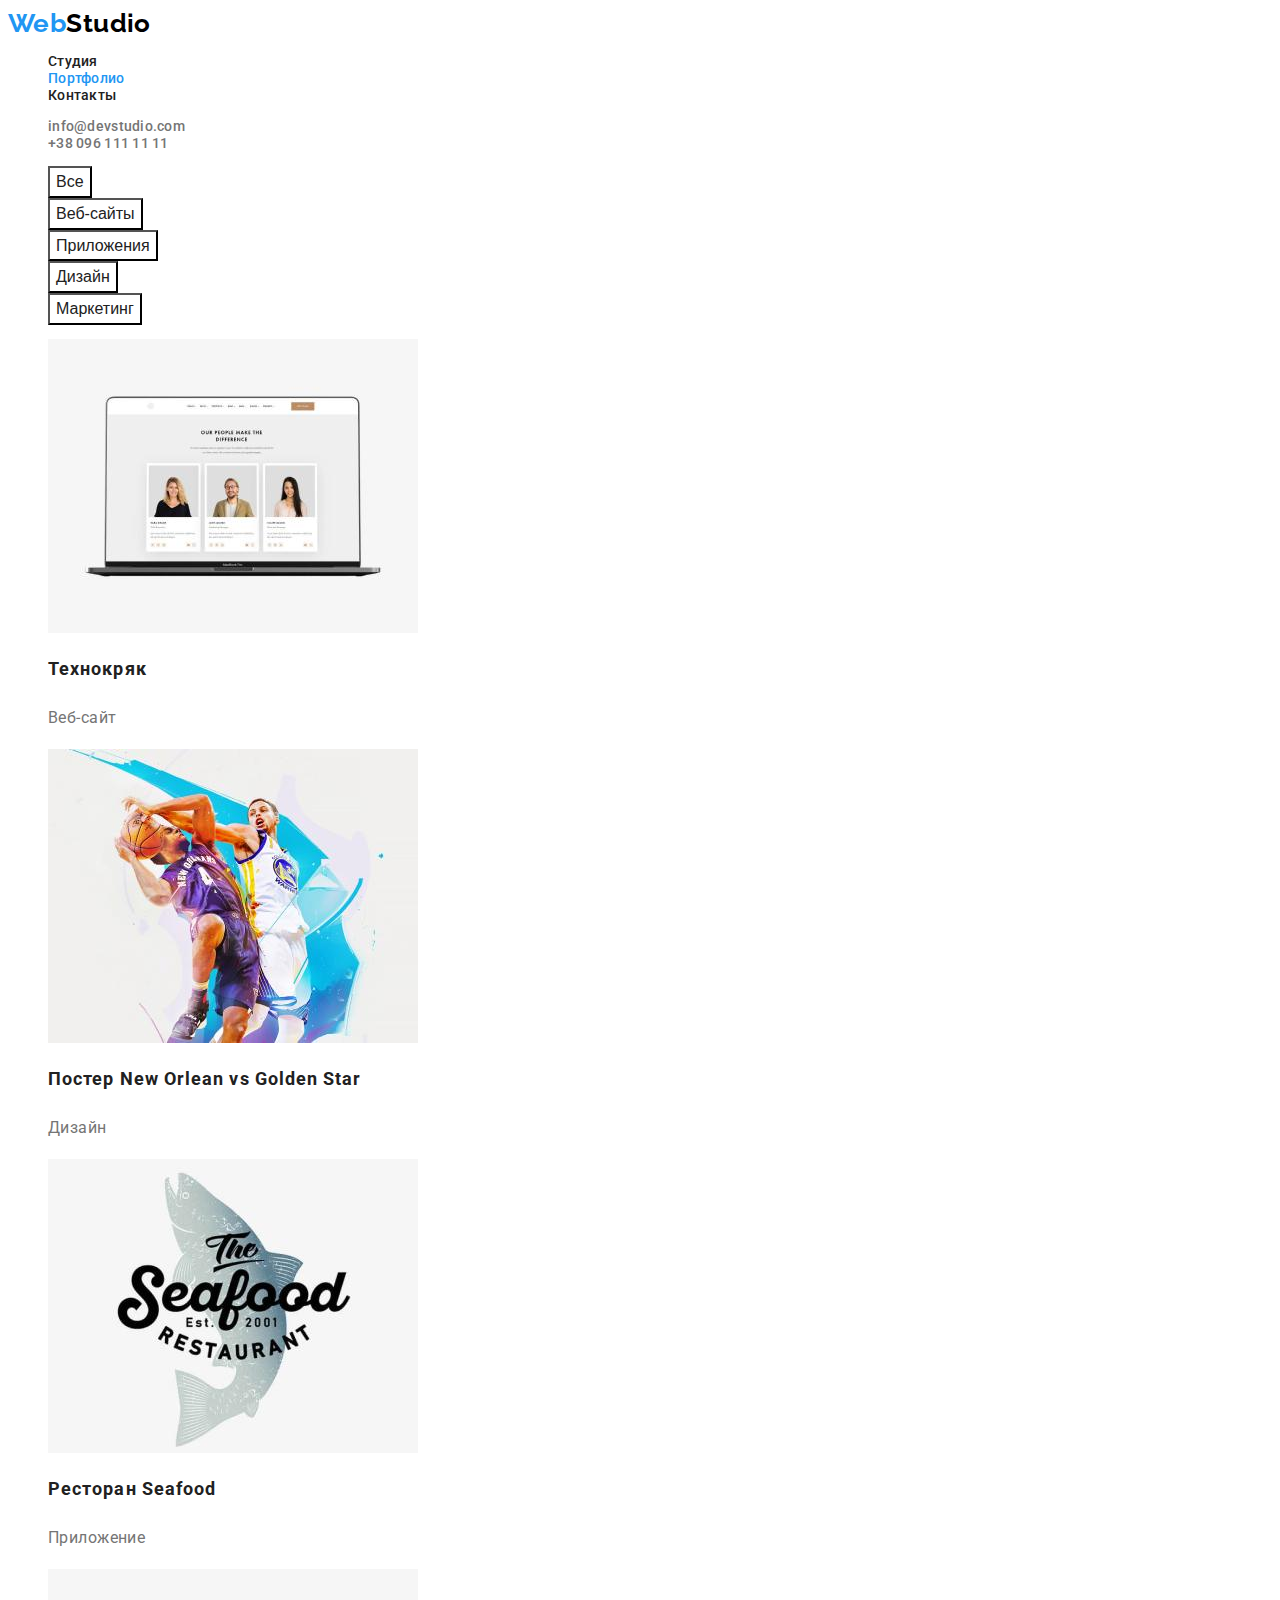
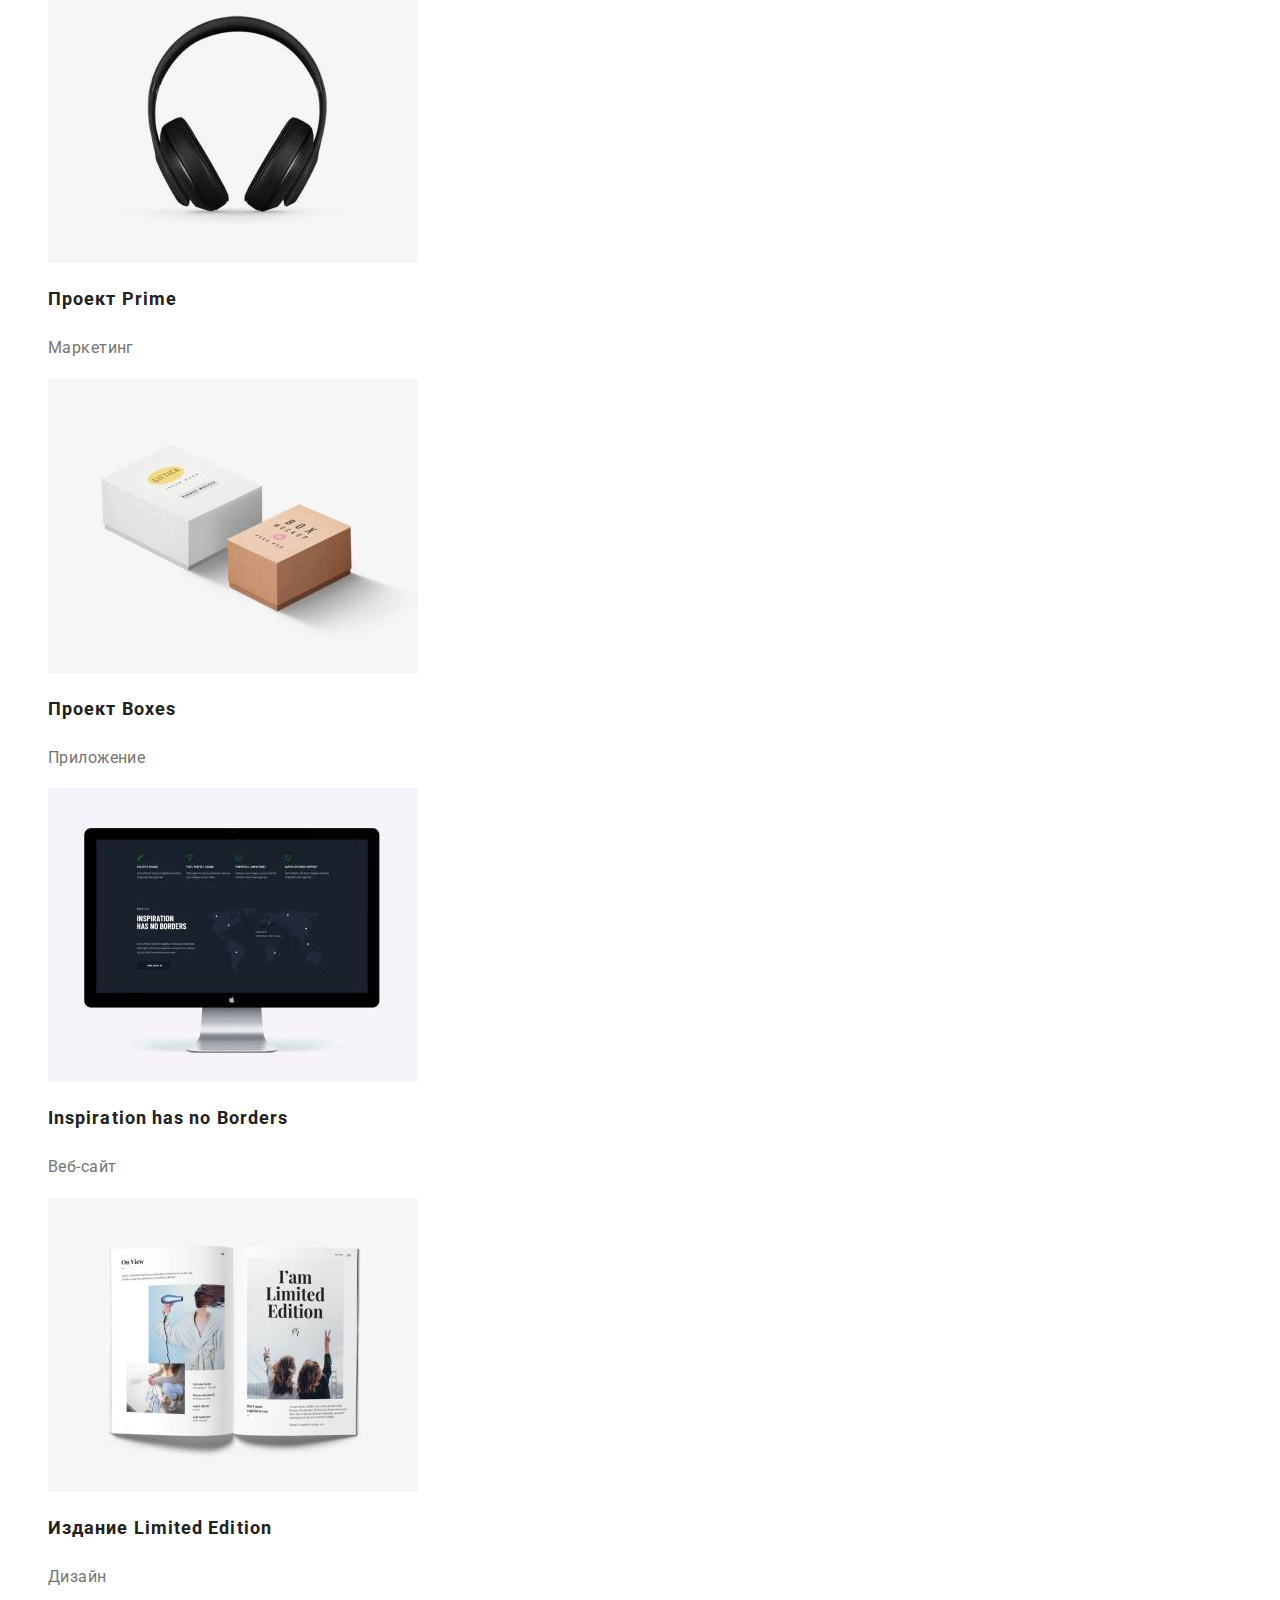
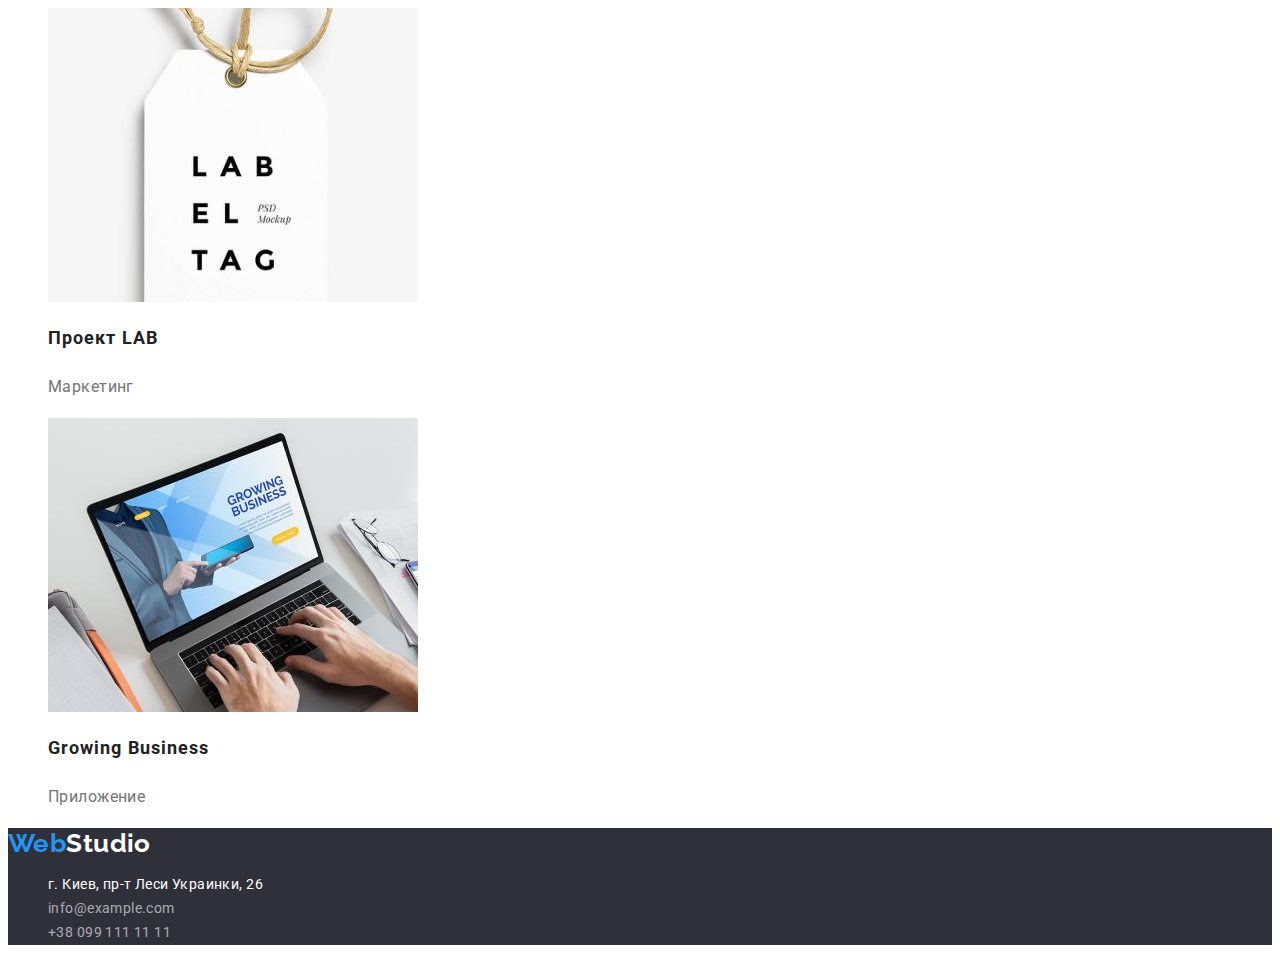
==== commit d6a1edc8: "виправлення помилок" ====
--- a/portfolio.html
+++ b/portfolio.html
@@ -68,56 +68,56 @@
             </a>
           </li>
           <li>
-            <a href="">
+            <a class="img-touch" href="">
               <img src="./img/img12.jpg" alt="постер" width="370" />
               <h2 class="img-name">Постер New Orlean vs Golden Star</h2>
               <p class="img-info">Дизайн</p>
             </a>
           </li>
           <li>
-            <a href="">
+            <a class="img-touch" href="">
               <img src="./img/img13.jpg" alt="еда" width="370" />
               <h2 class="img-name">Ресторан Seafood</h2>
               <p class="img-info">Приложение</p>
             </a>
           </li>
           <li>
-            <a href="">
+            <a class="img-touch" href="">
               <img src="./img/img14.jpg" alt="продажи" width="370" />
               <h2 class="img-name">Проект Prime</h2>
               <p class="img-info">Маркетинг</p>
             </a>
           </li>
           <li>
-            <a href="">
+            <a class="img-touch" href="">
               <img src="./img/img15.jpg" alt="коробки" width="370" />
               <h2 class="img-name">Проект Boxes</h2>
               <p class="img-info">Приложение</p>
             </a>
           </li>
           <li>
-            <a href="">
+            <a class="img-touch" href="">
               <img src="./img/img16.jpg" alt="сайт" width="370" />
               <h2 class="img-name">Inspiration has no Borders</h2>
               <p class="img-info">Веб-сайт</p>
             </a>
           </li>
           <li>
-            <a href="">
+            <a class="img-touch" href="">
               <img src="./img/img17.jpg" alt="веб-сайт" width="370" />
               <h2 class="img-name">Издание Limited Edition</h2>
               <p class="img-info">Дизайн</p>
             </a>
           </li>
           <li>
-            <a href="">
+            <a class="img-touch" href="">
               <img src="./img/img18.jpg" alt="проект" width="370" />
               <h2 class="img-name">Проект LAB</h2>
               <p class="img-info">Маркетинг</p>
             </a>
           </li>
           <li>
-            <a href="">
+            <a class="img-touch" href="">
               <img src="./img/img19.jpg" alt="приложение" width="370" />
               <h2 class="img-name">Growing Business</h2>
               <p class="img-info">Приложение</p>
@@ -132,9 +132,10 @@
         >Web<span class="footer-logo">Studio</span></a
       >
       <address>
-        <ul class="footer list">
+        <ul class="footer-item list">
           <li>
             <a
+              class="footer-geo"
               href="https://goo.gl/maps/D87n63VuUWHVmuED6"
               class="footer-geo"
               target="_blank"
@@ -143,12 +144,12 @@
             >
           </li>
           <li>
-            <a href="mailto:info@example.com" class="header-mail"
+            <a href="mailto:info@example.com" class="mail-footer"
               >info@example.com</a
             >
           </li>
           <li>
-            <a href="tel:+380991111111" class="header-tel">+38 099 111 11 11</a>
+            <a href="tel:+380991111111" class="tel-footer">+38 099 111 11 11</a>
           </li>
         </ul>
       </address>
--- a/css/styles.css
+++ b/css/styles.css
@@ -3,7 +3,10 @@
    --accent-text-color: #2196F3;
    --secondary-accent-color: #757575;
    --secondary-text-color: #FFFFFF;
-}
+  --aditional-background-color:#2F303A;
+--secondary-logo-color: #000000;
+}
+
 /* основной цвет текста  #212121 */
 /* вторичный цвет текста : #212121; */
 /* белый color: #FFFFFF  */
@@ -17,16 +20,14 @@
    font-family: 'Roboto', sans-serif;
     font-size: 14px;
     letter-spacing: 0.03em;
-   background-color: #F5F5F5;
+   background-color: var(--secondary-text-color);
     color: var(--primary-text-color);
     }
     /*_________________________HEADER__________*/
  
  
 
- .current  {
-    color: var(--accent-text-color);
- }
+ 
  .header {
     background-color: var(--secondary-text-color);
 
@@ -45,7 +46,7 @@
             color: var(--accent-text-color);
         }
 .header-logo {
-     color: #000000;
+     color: var(--secondary-logo-color);
     cursor: pointer;
         }
 
@@ -53,14 +54,14 @@
     list-style: none;
 }
 /* Стилизация навигации */
-.header-link-nav:hover,
-.header-link-nav:focus
+.current-nav:hover,
+.current-nav:focus
 {
     color: var(--accent-text-color);
 }
 
 
-
+ 
 .header-mail:hover,
 .header-mail:focus {
 color: var(--accent-text-color);
@@ -103,10 +104,10 @@
 /*_________________________MAIN____________*/
 
 .hero {
-    background-color: #2F303A;
+    background-color: var(--aditional-background-color);
 }
 .person {
- background-color: rgba(245, 244, 250, 1);
+ background-color: var(--secondary-text-color);
 }
 
 .hero-title {
@@ -138,6 +139,7 @@
    
         .hero-content {
   font-weight: 700;
+  font-size: 14px;
     line-height: 1.14;
     text-transform: uppercase;
     color: var(--primary-text-color);
@@ -146,9 +148,10 @@
     line-height: 1.71;
   color: var(--secondary-accent-color);
    }
-   .picture-title , .person {
+   .picture-title  {
     font-weight: 700;
         font-size: 36px;
+        letter-spacing: 0.03em;
         line-height: 1.16;
         color: var(--primary-text-color);
    }
@@ -160,6 +163,7 @@
     color: var(--primary-text-color);
    }
    .person-info {
+    font-weight: 400;
         font-size: 16px;
         line-height: 1.18;
         
@@ -167,6 +171,24 @@
    }
    /*_____________________________________FOOTER___________*/
    
+  
+
+
+.mail-footer ,
+.tel-footer
+ {
+   text-decoration: none;
+    font-style: normal;
+    font-size: 14px;
+    line-height: 1.71;
+    letter-spacing: 0.03em;
+    color: rgba(255, 255, 255, 0.6) ;
+}
+   .mail-footer:hover,
+   .mail-footer:focus{
+ color: var(--accent-text-color);
+   }
+  
    .footer-item {
     font-style: normal;
     text-decoration: none;
@@ -174,7 +196,6 @@
    
    .footer-geo {
     cursor: pointer;
-  font-weight: 400;
     line-height: 1.71;
     text-decoration: none;
     color: var(--secondary-text-color);
@@ -186,11 +207,9 @@
   color: var(--accent-text-color);
  }
    .footer {
-   font-style: normal;
-    background-color: #2F303A;
-  
-   }
-
+    background-color: var(--aditional-background-color);
+  
+   }
    .footer-link {
     cursor: pointer;
        font-family: 'Raleway', sans-serif;
@@ -207,13 +226,15 @@
    }
    /*_______________________PORTFOLIO MAIN_________*/
  
+ 
    .navigator-btn-item {
       cursor: pointer;
+   
     font-weight: 500;
     font-size: 16px;
     line-height: 1.62;
-   background-color: #F5F4FA;
-    color: #212121;
+   background-color: var(--secondary-text-color);
+    color: var(--primary-text-color);
   }
 
   .navigator-btn-item:hover,
@@ -223,7 +244,9 @@
       color: var(--secondary-text-color);
     }
 
-
+.img-touch {
+    text-decoration: none;
+}
 
 .img-touch:hover,
  .img-touch:focus
@@ -242,5 +265,5 @@
 .img-info {
 font-size: 16px;
 line-height: 1.87;
-    color: #757575;
-}
+    color: var(--secondary-accent-color);
+}
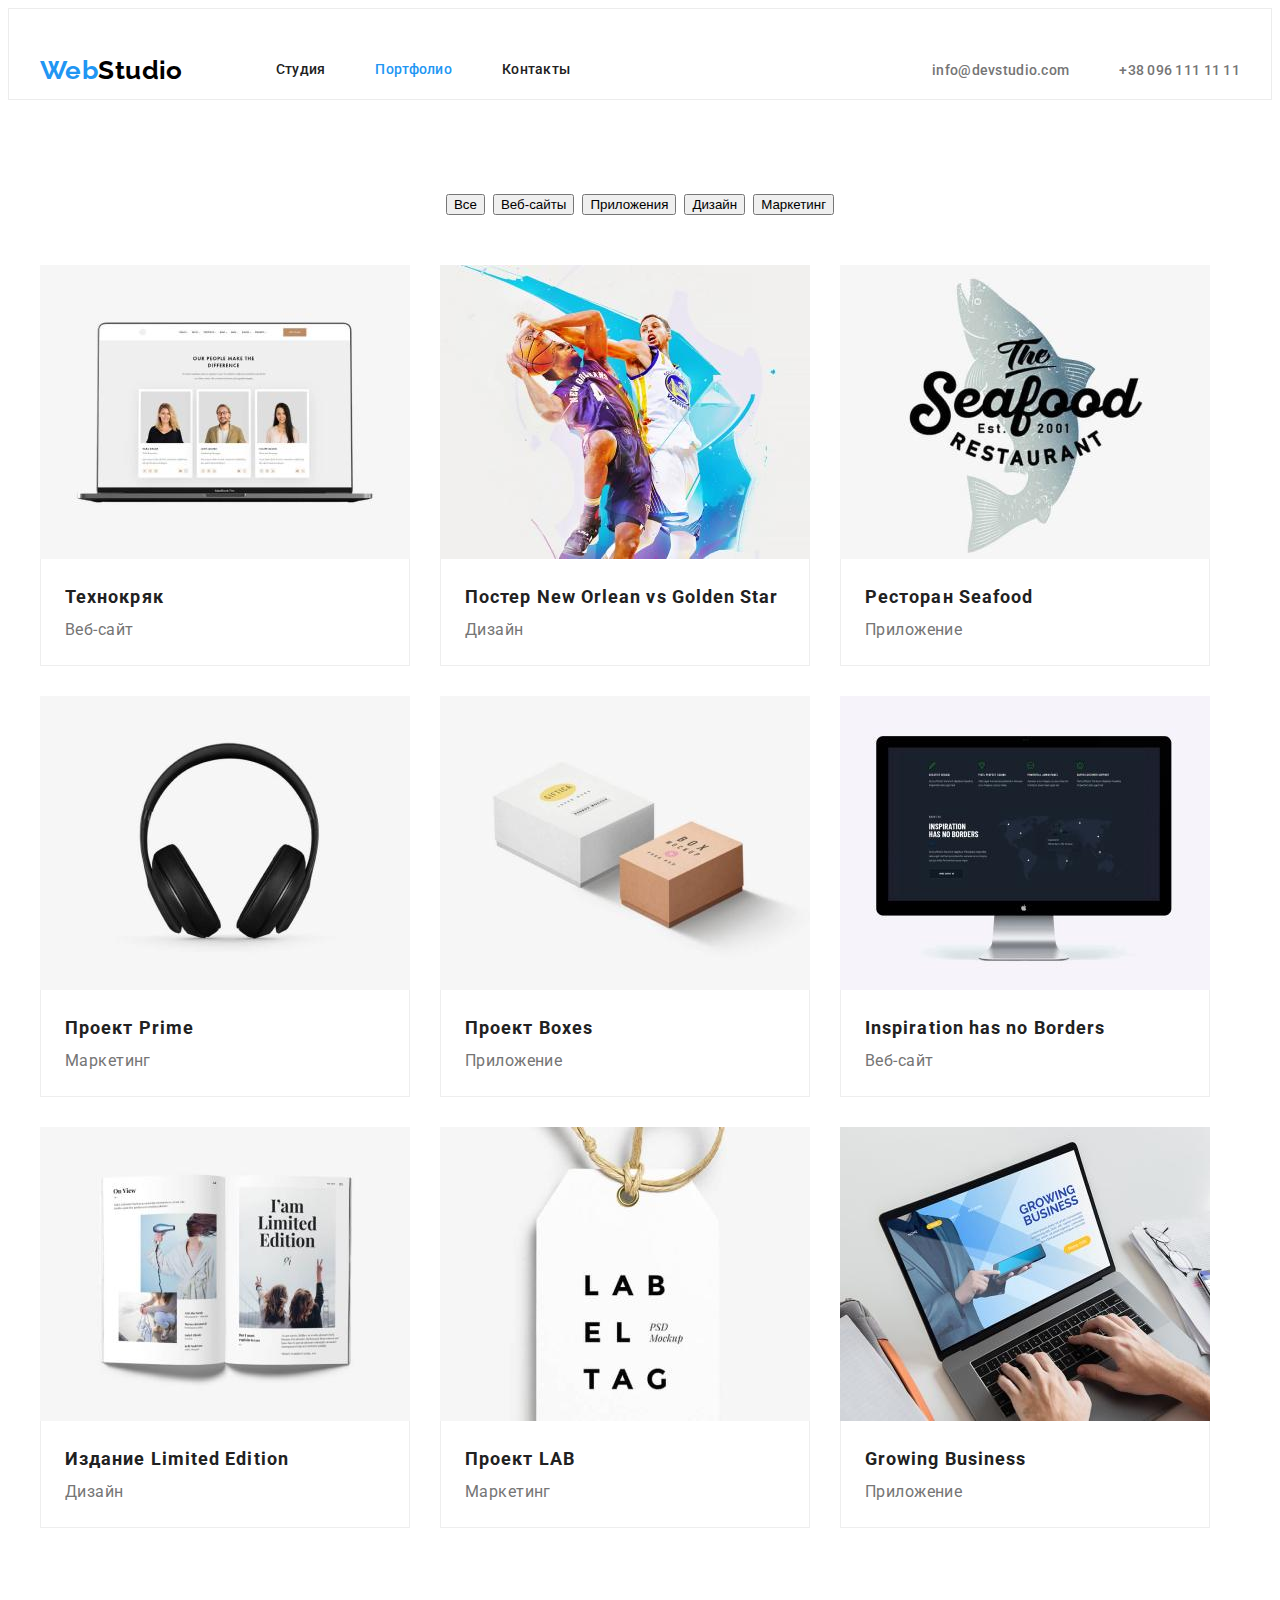
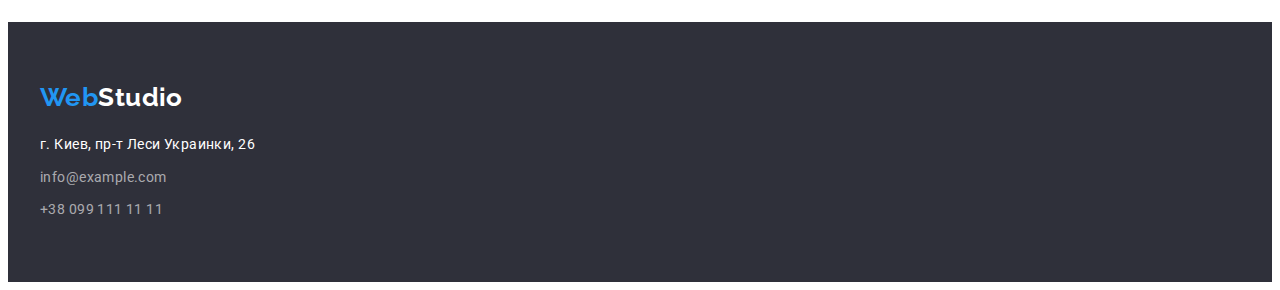
==== commit d1bd2c06: "cтвореня робота номер" ====
--- a/portfolio.html
+++ b/portfolio.html
@@ -12,147 +12,188 @@
       href="https://fonts.googleapis.com/css2?family=Raleway:wght@700&family=Roboto:wght@400;500;700;900&display=swap"
       rel="stylesheet"
     />
+    <link
+      rel="stylesheet"
+      href="https://cdnjs.cloudflare.com/ajax/libs/modern-normalize/1.1.0/modern-normalize.min.css"
+      integrity="sha512-wpPYUAdjBVSE4KJnH1VR1HeZfpl1ub8YT/NKx4PuQ5NmX2tKuGu6U/JRp5y+Y8XG2tV+wKQpNHVUX03MfMFn9Q=="
+      crossorigin="anonymous"
+      referrerpolicy="no-referrer"
+    />
+    <link rel="stylesheet" href="./css/styles.css" />
   </head>
   <body>
     <header class="header">
-      <nav>
+      <div class="container main-div">
         <a class="header-link" lang="en" href="./index.html"
           >Web<span class="header-logo">Studio</span></a
         >
         <ul class="current-nav list">
-          <li>
+          <li class="current-nav-top">
             <a href="./index.html" class="current-nav-item">Студия</a>
           </li>
-          <li>
+          <li class="current-nav-top">
             <a href="./portfolio.html" class="current-nav-link">Портфолио</a>
           </li>
-          <li><a href="" class="current-nav-item">Контакты</a></li>
+          <li class="current-nav-top">
+            <a href="" class="current-nav-item">Контакты</a>
+          </li>
         </ul>
-      </nav>
-      <ul class="auth-nav list">
-        <li>
-          <a href="mailto:info@devstudio.com" class="header-mail"
-            >info@devstudio.com</a
-          >
-        </li>
-        <li>
-          <a href="tel:+380961111111" class="header-tel">+38 096 111 11 11</a>
-        </li>
-      </ul>
+        <ul class="auth-nav list">
+          <li class="item">
+            <a href="mailto:info@devstudio.com" class="header-mail"
+              >info@devstudio.com</a
+            >
+          </li>
+          <li class="item">
+            <a href="tel:+380961111111" class="header-tel">+38 096 111 11 11</a>
+          </li>
+        </ul>
+      </div>
     </header>
     <main>
       <section class="navigator">
-        <h1 hidden>фильтр портфолио</h1>
-        <ul class="navigator-btn list">
-          <li><button class="navigator-btn-item" type="button">Все</button></li>
-          <li>
-            <button class="navigator-btn-item" type="button">Веб-сайты</button>
-          </li>
-          <li>
-            <button class="navigator-btn-item" type="button">Приложения</button>
-          </li>
-          <li>
-            <button class="navigator-btn-item" type="button">Дизайн</button>
-          </li>
-          <li>
-            <button class="navigator-btn-item" type="button">Маркетинг</button>
-          </li>
-        </ul>
+        <div class="container main-btn">
+          <h1 hidden>фильтр портфолио</h1>
+          <ul class="navigator-btn list">
+            <li class="touch">
+              <button class="navigator-btn-item" type="button">Все</button>
+            </li>
+            <li class="touch">
+              <button class="navigator-btn-item" type="button">
+                Веб-сайты
+              </button>
+            </li>
+            <li class="touch">
+              <button class="navigator-btn-item" type="button">
+                Приложения
+              </button>
+            </li>
+            <li class="touch">
+              <button class="navigator-btn-item" type="button">Дизайн</button>
+            </li>
+            <li class="touch">
+              <button class="navigator-btn-item" type="button">
+                Маркетинг
+              </button>
+            </li>
+          </ul>
 
-        <ul class="img list">
-          <li>
-            <a class="img-touch" href="">
-              <img src="./img/img11.jpg" alt="технокряк" width="370" />
-              <h2 class="img-name">Технокряк</h2>
-              <p class="img-info">Веб-сайт</p>
-            </a>
-          </li>
-          <li>
-            <a class="img-touch" href="">
-              <img src="./img/img12.jpg" alt="постер" width="370" />
-              <h2 class="img-name">Постер New Orlean vs Golden Star</h2>
-              <p class="img-info">Дизайн</p>
-            </a>
-          </li>
-          <li>
-            <a class="img-touch" href="">
-              <img src="./img/img13.jpg" alt="еда" width="370" />
-              <h2 class="img-name">Ресторан Seafood</h2>
-              <p class="img-info">Приложение</p>
-            </a>
-          </li>
-          <li>
-            <a class="img-touch" href="">
-              <img src="./img/img14.jpg" alt="продажи" width="370" />
-              <h2 class="img-name">Проект Prime</h2>
-              <p class="img-info">Маркетинг</p>
-            </a>
-          </li>
-          <li>
-            <a class="img-touch" href="">
-              <img src="./img/img15.jpg" alt="коробки" width="370" />
-              <h2 class="img-name">Проект Boxes</h2>
-              <p class="img-info">Приложение</p>
-            </a>
-          </li>
-          <li>
-            <a class="img-touch" href="">
-              <img src="./img/img16.jpg" alt="сайт" width="370" />
-              <h2 class="img-name">Inspiration has no Borders</h2>
-              <p class="img-info">Веб-сайт</p>
-            </a>
-          </li>
-          <li>
-            <a class="img-touch" href="">
-              <img src="./img/img17.jpg" alt="веб-сайт" width="370" />
-              <h2 class="img-name">Издание Limited Edition</h2>
-              <p class="img-info">Дизайн</p>
-            </a>
-          </li>
-          <li>
-            <a class="img-touch" href="">
-              <img src="./img/img18.jpg" alt="проект" width="370" />
-              <h2 class="img-name">Проект LAB</h2>
-              <p class="img-info">Маркетинг</p>
-            </a>
-          </li>
-          <li>
-            <a class="img-touch" href="">
-              <img src="./img/img19.jpg" alt="приложение" width="370" />
-              <h2 class="img-name">Growing Business</h2>
-              <p class="img-info">Приложение</p>
-            </a>
-          </li>
-        </ul>
+          <ul class="img list">
+            <li class="img-person">
+              <a class="img-touch" href="">
+                <img src="./img/img11.jpg" alt="технокряк" width="370" />
+                <div class="groups">
+                  <h2 class="img-name">Технокряк</h2>
+                  <p class="img-info">Веб-сайт</p>
+                </div>
+              </a>
+            </li>
+            <li class="img-person">
+              <a class="img-touch" href="">
+                <img src="./img/img12.jpg" alt="постер" width="370" />
+                <div class="groups">
+                  <h2 class="img-name">Постер New Orlean vs Golden Star</h2>
+                  <p class="img-info">Дизайн</p>
+                </div>
+              </a>
+            </li>
+            <li class="img-person">
+              <a class="img-touch" href="">
+                <img src="./img/img13.jpg" alt="еда" width="370" />
+                <div class="groups">
+                  <h2 class="img-name">Ресторан Seafood</h2>
+                  <p class="img-info">Приложение</p>
+                </div>
+              </a>
+            </li>
+            <li class="img-person">
+              <a class="img-touch" href="">
+                <img src="./img/img14.jpg" alt="продажи" width="370" />
+                <div class="groups">
+                  <h2 class="img-name">Проект Prime</h2>
+                  <p class="img-info">Маркетинг</p>
+                </div>
+              </a>
+            </li>
+            <li class="img-person">
+              <a class="img-touch" href="">
+                <img src="./img/img15.jpg" alt="коробки" width="370" />
+                <div class="groups">
+                  <h2 class="img-name">Проект Boxes</h2>
+                  <p class="img-info">Приложение</p>
+                </div>
+              </a>
+            </li>
+            <li class="img-person">
+              <a class="img-touch" href="">
+                <img src="./img/img16.jpg" alt="сайт" width="370" />
+                <div class="groups">
+                  <h2 class="img-name">Inspiration has no Borders</h2>
+                  <p class="img-info">Веб-сайт</p>
+                </div>
+              </a>
+            </li>
+            <li class="img-person">
+              <a class="img-touch" href="">
+                <img src="./img/img17.jpg" alt="веб-сайт" width="370" />
+                <div class="groups">
+                  <h2 class="img-name">Издание Limited Edition</h2>
+                  <p class="img-info">Дизайн</p>
+                </div>
+              </a>
+            </li>
+            <li class="img-person">
+              <a class="img-touch" href="">
+                <img src="./img/img18.jpg" alt="проект" width="370" />
+                <div class="groups">
+                  <h2 class="img-name">Проект LAB</h2>
+                  <p class="img-info">Маркетинг</p>
+                </div>
+              </a>
+            </li>
+            <li class="img-person">
+              <a class="img-touch" href="">
+                <img src="./img/img19.jpg" alt="приложение" width="370" />
+                <div class="groups">
+                  <h2 class="img-name">Growing Business</h2>
+                  <p class="img-info">Приложение</p>
+                </div>
+              </a>
+            </li>
+          </ul>
+        </div>
       </section>
     </main>
     <footer class="footer">
-      <h2 hidden>контакты></h2>
-      <a class="footer-link" lang="en" href="./index.html"
-        >Web<span class="footer-logo">Studio</span></a
-      >
-      <address>
-        <ul class="footer-item list">
-          <li>
-            <a
-              class="footer-geo"
-              href="https://goo.gl/maps/D87n63VuUWHVmuED6"
-              class="footer-geo"
-              target="_blank"
-              rel="noopener noreferrer nofollow"
-              >г. Киев, пр-т Леси Украинки, 26</a
-            >
-          </li>
-          <li>
-            <a href="mailto:info@example.com" class="mail-footer"
-              >info@example.com</a
-            >
-          </li>
-          <li>
-            <a href="tel:+380991111111" class="tel-footer">+38 099 111 11 11</a>
-          </li>
-        </ul>
-      </address>
+      <div class="container bottom">
+        <h2 hidden>контакты></h2>
+        <a class="footer-link" lang="en" href="./index.html"
+          >Web<span class="footer-logo">Studio</span></a
+        >
+        <address>
+          <ul class="footer-item list">
+            <li class="select">
+              <a
+                href="https://goo.gl/maps/D87n63VuUWHVmuED6"
+                class="footer-geo"
+                target="_blank"
+                rel="noopener noreferrer nofollow"
+                >г. Киев, пр-т Леси Украинки, 26</a
+              >
+            </li>
+            <li class="select">
+              <a href="mailto:info@example.com" class="mail-footer"
+                >info@example.com</a
+              >
+            </li>
+            <li class="select">
+              <a href="tel:+380991111111" class="tel-footer"
+                >+38 099 111 11 11</a
+              >
+            </li>
+          </ul>
+        </address>
+      </div>
     </footer>
   </body>
 </html>
--- a/css/styles.css
+++ b/css/styles.css
@@ -7,6 +7,47 @@
 --secondary-logo-color: #000000;
 }
 
+body {
+    font-family: 'Roboto', sans-serif;
+    font-size: 14px;
+    letter-spacing: 0.03em;
+    background-color: var(--secondary-text-color);
+    color: var(--primary-text-color);
+}
+.list {
+    list-style: none;
+}
+p,
+h1,
+h2,
+h3,
+h4,
+h5,
+h6
+{
+    margin: 0;
+}
+
+ol,
+ul {
+    margin: 0;
+    padding-left: 0;
+}
+
+a {
+    color: currentColor;
+}
+.container {
+    width: 100%;
+    max-width: 1200px;
+    margin-left: auto;
+    margin-right: auto;
+    padding-left: 15px;
+    padding-right: 15px;
+    }
+ul {
+    display: block;
+}
 /* основной цвет текста  #212121 */
 /* вторичный цвет текста : #212121; */
 /* белый color: #FFFFFF  */
@@ -16,19 +57,15 @@
 /* цвет фона 3 #E5E5E5 */
 /*  цвет фона 4 #F5F4FA */
 /* цвет фона 5 #2F303A */
-body {
-   font-family: 'Roboto', sans-serif;
-    font-size: 14px;
-    letter-spacing: 0.03em;
-   background-color: var(--secondary-text-color);
-    color: var(--primary-text-color);
-    }
+
     /*_________________________HEADER__________*/
  
  
 
  
  .header {
+    padding-top: 32px;
+    border: 1px solid #ECECEC;
     background-color: var(--secondary-text-color);
 
     color: var(--accent-text-color);
@@ -42,26 +79,61 @@
           text-decoration: none;
           color: var(--accent-text-color);
         }
-        .current {
-            color: var(--accent-text-color);
-        }
+ 
+    
 .header-logo {
      color: var(--secondary-logo-color);
-    cursor: pointer;
-        }
-
-.list {
-    list-style: none;
-}
+    cursor: pointer;}
+
+        /* MAIN DIV */
+
+   .main-div  {
+    display: flex;
+    align-items: center;
+   }  
+
+
 /* Стилизация навигации */
-.current-nav:hover,
-.current-nav:focus
-{
+  .current-nav {
+    display: flex;
+    margin-left: 93px;
+         }
+
+ 
+   .current-nav-top {
+    margin-right: 50px;
+   }
+   .current-nav-top:last-child {
+    margin-right: 0;
+  }
+  
+
+.current-nav-link ,
+.current-nav-item {
+    display: block;
+    padding-top: 21px;
+    padding-bottom: 21px;
+}
+
+
+
+.current {
     color: var(--accent-text-color);
 }
 
-
- 
+.auth-nav {
+    display: flex;
+    margin-left: auto;
+}
+
+.current-nav-item:hover,
+.current-nav-item:focus {
+    color: var(--accent-text-color);
+}
+ .auth-nav .item + .item {
+    margin-left: 50px;
+ }
+
 .header-mail:hover,
 .header-mail:focus {
 color: var(--accent-text-color);
@@ -87,6 +159,7 @@
 text-decoration: none;
 }
 
+
 .header-mail,
 .header-tel {
     cursor: pointer;
@@ -104,23 +177,37 @@
 /*_________________________MAIN____________*/
 
 .hero {
+    text-align:center;
     background-color: var(--aditional-background-color);
+}
+.hero .container{
+    padding-top: 94px;
+        padding-bottom: 94px;
 }
 .person {
  background-color: var(--secondary-text-color);
 }
 
 .hero-title {
-    font-weight: 900;
+     
+    width: 696px;
+    margin-bottom: 30px;
+    margin-left: 252px;
+    margin-right: 252px;
     font-size: 44px;
     line-height: 1.36;
     letter-spacing: 0.06em;
     text-transform: uppercase;
+
     color: var(--secondary-text-color);
 }
 
 
 .hero-btn {
+    display: inline-block;
+    margin-left: 500px;
+        margin-right: 500px;
+        width: 200px;
     cursor: pointer;
     font-weight: 700;
         font-size: 16px;
@@ -138,36 +225,104 @@
         }
    
         .hero-content {
+ margin-bottom: 10px;
   font-weight: 700;
   font-size: 14px;
     line-height: 1.14;
     text-transform: uppercase;
     color: var(--primary-text-color);
    }
+
+   .text {
+    padding-top: 94px;;
+   }
+   .text-item {
+    display: flex;}
+   
+.text-item .group
+{ 
+    margin-right: 30px;
+
+}
+
+.text-item .group:last-child {
+    margin-right: 0;
+   
+}
+
    .text-paragraph {
     line-height: 1.71;
   color: var(--secondary-accent-color);
    }
+
+    .picture {
+        padding-top: 94px;
+        padding-bottom: 94px;
+    }
+   
    .picture-title  {
+    text-align: center;
+    margin-bottom: 50px;
     font-weight: 700;
         font-size: 36px;
         letter-spacing: 0.03em;
         line-height: 1.16;
         color: var(--primary-text-color);
    }
+
+   .picture-item {
+    display: flex;
+    column-gap: 30px;
+   }
+
+   .image {
+    width:calc((100% - 60px) / 3);
+   }
   
+
+   .person {
+    padding-bottom: 94px;
+    padding-top: 94px;
+   }
+
+   .person-discription{
+ 
+    margin-bottom: 50px;
+    text-align: center;
+   }
+
    .person-name {
+    margin-top:30px;
+    margin-bottom: 10px;
        font-weight: 500;
        font-size: 16px;
-       line-height: 1.18;
+justify-content: center;
     color: var(--primary-text-color);
    }
+
    .person-info {
+    margin-bottom:30px;
+    display: flex;
+ justify-content: center;
+ column-gap: 30px;
     font-weight: 400;
         font-size: 16px;
-        line-height: 1.18;
-        
+        line-height: 1.18; 
      color: var(--secondary-accent-color);
+   }
+
+
+   .name {
+    width: calc((100% - 90px) / 4);
+    text-align: center;
+    box-shadow: 0px 1px 3px rgba(0, 0, 0, 0.12), 0px 1px 1px rgba(0, 0, 0, 0.14), 0px 2px 1px rgba(0, 0, 0, 0.2);
+        border-radius: 0px 0px 4px 4px;
+        background-color: var(--secondary-text-color) ;
+      
+   }
+   
+   .ava {
+    display: block;
    }
    /*_____________________________________FOOTER___________*/
    
@@ -207,10 +362,25 @@
   color: var(--accent-text-color);
  }
    .footer {
+    padding-top: 60px;
+    padding-bottom: 60px;
     background-color: var(--aditional-background-color);
-  
-   }
+   }
+ 
+    
+.panel {
+    display: block;
+   margin-top: 9px;
+}
+.panel:first-child{
+margin-top: 0;
+}
+
+ 
+
    .footer-link {
+    display: inline-block;
+        margin-bottom: 20px;
     cursor: pointer;
        font-family: 'Raleway', sans-serif;
        font-style: normal;
@@ -224,12 +394,12 @@
    .footer-logo {
        color: var(--secondary-text-color);
    }
-   /*_______________________PORTFOLIO MAIN_________*/
+
+_________________PORTFOLIO MAIN_________*/
  
  
    .navigator-btn-item {
       cursor: pointer;
-   
     font-weight: 500;
     font-size: 16px;
     line-height: 1.62;
@@ -237,14 +407,69 @@
     color: var(--primary-text-color);
   }
 
+button {
+    display: block;
+}
+.navigator-btn {
+    display: flex;
+    justify-content: center;
+    margin-bottom: 50px;
+  
+}
+
+
+.touch {
+    margin-left: 8px;
+    
+}
+
+.touch:first-child {
+    margin-left: 0;}
+
+
   .navigator-btn-item:hover,
   .navigator-btn-item:focus
    {
     background-color: var(--accent-text-color);
       color: var(--secondary-text-color);
     }
-
+    
+.navigator { 
+    padding-top: 94px;
+    padding-bottom: 94px;
+}
+  
+/* _____________________IMG___________ */
+
+img {
+    display: block;
+}
+.img {
+    display: flex;
+    flex-wrap: wrap;
+    
+}
+
+.img-person {
+margin-right:30px;
+margin-bottom: 30px;
+
+}
+
+.groups{
+    border: 1px solid #eeeeee;
+        border-top: none;
+}
+.img-person:nth-child(3n) {
+    margin-right: 0;
+}
+
+.img-person:nth-last-child(-n + 3)
+{
+    margin-bottom: 0;
+}
 .img-touch {
+    display: block;
     text-decoration: none;
 }
 
@@ -255,6 +480,9 @@
 }
 
 .img-name {
+   padding-top: 20px;
+   margin-left: 24px;
+   margin-right: 24px;
 font-weight: 700;
 font-size: 18px;
  line-height: 2;
@@ -263,7 +491,19 @@
 }
 
 .img-info {
+    margin-bottom: 20px;
+    margin-right:24px ;
+    margin-left: 24px;
 font-size: 16px;
 line-height: 1.87;
     color: var(--secondary-accent-color);
 }
+
+.select {display: block;
+    margin-top: 9px;
+    
+}
+
+.select:first-child {
+margin:0;
+}--- a/css/styles.css
+++ b/css/styles.css
@@ -7,6 +7,47 @@
 --secondary-logo-color: #000000;
 }
 
+body {
+    font-family: 'Roboto', sans-serif;
+    font-size: 14px;
+    letter-spacing: 0.03em;
+    background-color: var(--secondary-text-color);
+    color: var(--primary-text-color);
+}
+.list {
+    list-style: none;
+}
+p,
+h1,
+h2,
+h3,
+h4,
+h5,
+h6
+{
+    margin: 0;
+}
+
+ol,
+ul {
+    margin: 0;
+    padding-left: 0;
+}
+
+a {
+    color: currentColor;
+}
+.container {
+    width: 100%;
+    max-width: 1200px;
+    margin-left: auto;
+    margin-right: auto;
+    padding-left: 15px;
+    padding-right: 15px;
+    }
+ul {
+    display: block;
+}
 /* основной цвет текста  #212121 */
 /* вторичный цвет текста : #212121; */
 /* белый color: #FFFFFF  */
@@ -16,19 +57,15 @@
 /* цвет фона 3 #E5E5E5 */
 /*  цвет фона 4 #F5F4FA */
 /* цвет фона 5 #2F303A */
-body {
-   font-family: 'Roboto', sans-serif;
-    font-size: 14px;
-    letter-spacing: 0.03em;
-   background-color: var(--secondary-text-color);
-    color: var(--primary-text-color);
-    }
+
     /*_________________________HEADER__________*/
  
  
 
  
  .header {
+    padding-top: 32px;
+    border: 1px solid #ECECEC;
     background-color: var(--secondary-text-color);
 
     color: var(--accent-text-color);
@@ -42,26 +79,61 @@
           text-decoration: none;
           color: var(--accent-text-color);
         }
-        .current {
-            color: var(--accent-text-color);
-        }
+ 
+    
 .header-logo {
      color: var(--secondary-logo-color);
-    cursor: pointer;
-        }
-
-.list {
-    list-style: none;
-}
+    cursor: pointer;}
+
+        /* MAIN DIV */
+
+   .main-div  {
+    display: flex;
+    align-items: center;
+   }  
+
+
 /* Стилизация навигации */
-.current-nav:hover,
-.current-nav:focus
-{
+  .current-nav {
+    display: flex;
+    margin-left: 93px;
+         }
+
+ 
+   .current-nav-top {
+    margin-right: 50px;
+   }
+   .current-nav-top:last-child {
+    margin-right: 0;
+  }
+  
+
+.current-nav-link ,
+.current-nav-item {
+    display: block;
+    padding-top: 21px;
+    padding-bottom: 21px;
+}
+
+
+
+.current {
     color: var(--accent-text-color);
 }
 
-
- 
+.auth-nav {
+    display: flex;
+    margin-left: auto;
+}
+
+.current-nav-item:hover,
+.current-nav-item:focus {
+    color: var(--accent-text-color);
+}
+ .auth-nav .item + .item {
+    margin-left: 50px;
+ }
+
 .header-mail:hover,
 .header-mail:focus {
 color: var(--accent-text-color);
@@ -87,6 +159,7 @@
 text-decoration: none;
 }
 
+
 .header-mail,
 .header-tel {
     cursor: pointer;
@@ -104,23 +177,37 @@
 /*_________________________MAIN____________*/
 
 .hero {
+    text-align:center;
     background-color: var(--aditional-background-color);
+}
+.hero .container{
+    padding-top: 94px;
+        padding-bottom: 94px;
 }
 .person {
  background-color: var(--secondary-text-color);
 }
 
 .hero-title {
-    font-weight: 900;
+     
+    width: 696px;
+    margin-bottom: 30px;
+    margin-left: 252px;
+    margin-right: 252px;
     font-size: 44px;
     line-height: 1.36;
     letter-spacing: 0.06em;
     text-transform: uppercase;
+
     color: var(--secondary-text-color);
 }
 
 
 .hero-btn {
+    display: inline-block;
+    margin-left: 500px;
+        margin-right: 500px;
+        width: 200px;
     cursor: pointer;
     font-weight: 700;
         font-size: 16px;
@@ -138,36 +225,104 @@
         }
    
         .hero-content {
+ margin-bottom: 10px;
   font-weight: 700;
   font-size: 14px;
     line-height: 1.14;
     text-transform: uppercase;
     color: var(--primary-text-color);
    }
+
+   .text {
+    padding-top: 94px;;
+   }
+   .text-item {
+    display: flex;}
+   
+.text-item .group
+{ 
+    margin-right: 30px;
+
+}
+
+.text-item .group:last-child {
+    margin-right: 0;
+   
+}
+
    .text-paragraph {
     line-height: 1.71;
   color: var(--secondary-accent-color);
    }
+
+    .picture {
+        padding-top: 94px;
+        padding-bottom: 94px;
+    }
+   
    .picture-title  {
+    text-align: center;
+    margin-bottom: 50px;
     font-weight: 700;
         font-size: 36px;
         letter-spacing: 0.03em;
         line-height: 1.16;
         color: var(--primary-text-color);
    }
+
+   .picture-item {
+    display: flex;
+    column-gap: 30px;
+   }
+
+   .image {
+    width:calc((100% - 60px) / 3);
+   }
   
+
+   .person {
+    padding-bottom: 94px;
+    padding-top: 94px;
+   }
+
+   .person-discription{
+ 
+    margin-bottom: 50px;
+    text-align: center;
+   }
+
    .person-name {
+    margin-top:30px;
+    margin-bottom: 10px;
        font-weight: 500;
        font-size: 16px;
-       line-height: 1.18;
+justify-content: center;
     color: var(--primary-text-color);
    }
+
    .person-info {
+    margin-bottom:30px;
+    display: flex;
+ justify-content: center;
+ column-gap: 30px;
     font-weight: 400;
         font-size: 16px;
-        line-height: 1.18;
-        
+        line-height: 1.18; 
      color: var(--secondary-accent-color);
+   }
+
+
+   .name {
+    width: calc((100% - 90px) / 4);
+    text-align: center;
+    box-shadow: 0px 1px 3px rgba(0, 0, 0, 0.12), 0px 1px 1px rgba(0, 0, 0, 0.14), 0px 2px 1px rgba(0, 0, 0, 0.2);
+        border-radius: 0px 0px 4px 4px;
+        background-color: var(--secondary-text-color) ;
+      
+   }
+   
+   .ava {
+    display: block;
    }
    /*_____________________________________FOOTER___________*/
    
@@ -207,10 +362,25 @@
   color: var(--accent-text-color);
  }
    .footer {
+    padding-top: 60px;
+    padding-bottom: 60px;
     background-color: var(--aditional-background-color);
-  
-   }
+   }
+ 
+    
+.panel {
+    display: block;
+   margin-top: 9px;
+}
+.panel:first-child{
+margin-top: 0;
+}
+
+ 
+
    .footer-link {
+    display: inline-block;
+        margin-bottom: 20px;
     cursor: pointer;
        font-family: 'Raleway', sans-serif;
        font-style: normal;
@@ -224,12 +394,12 @@
    .footer-logo {
        color: var(--secondary-text-color);
    }
-   /*_______________________PORTFOLIO MAIN_________*/
+
+_________________PORTFOLIO MAIN_________*/
  
  
    .navigator-btn-item {
       cursor: pointer;
-   
     font-weight: 500;
     font-size: 16px;
     line-height: 1.62;
@@ -237,14 +407,69 @@
     color: var(--primary-text-color);
   }
 
+button {
+    display: block;
+}
+.navigator-btn {
+    display: flex;
+    justify-content: center;
+    margin-bottom: 50px;
+  
+}
+
+
+.touch {
+    margin-left: 8px;
+    
+}
+
+.touch:first-child {
+    margin-left: 0;}
+
+
   .navigator-btn-item:hover,
   .navigator-btn-item:focus
    {
     background-color: var(--accent-text-color);
       color: var(--secondary-text-color);
     }
-
+    
+.navigator { 
+    padding-top: 94px;
+    padding-bottom: 94px;
+}
+  
+/* _____________________IMG___________ */
+
+img {
+    display: block;
+}
+.img {
+    display: flex;
+    flex-wrap: wrap;
+    
+}
+
+.img-person {
+margin-right:30px;
+margin-bottom: 30px;
+
+}
+
+.groups{
+    border: 1px solid #eeeeee;
+        border-top: none;
+}
+.img-person:nth-child(3n) {
+    margin-right: 0;
+}
+
+.img-person:nth-last-child(-n + 3)
+{
+    margin-bottom: 0;
+}
 .img-touch {
+    display: block;
     text-decoration: none;
 }
 
@@ -255,6 +480,9 @@
 }
 
 .img-name {
+   padding-top: 20px;
+   margin-left: 24px;
+   margin-right: 24px;
 font-weight: 700;
 font-size: 18px;
  line-height: 2;
@@ -263,7 +491,19 @@
 }
 
 .img-info {
+    margin-bottom: 20px;
+    margin-right:24px ;
+    margin-left: 24px;
 font-size: 16px;
 line-height: 1.87;
     color: var(--secondary-accent-color);
 }
+
+.select {display: block;
+    margin-top: 9px;
+    
+}
+
+.select:first-child {
+margin:0;
+}